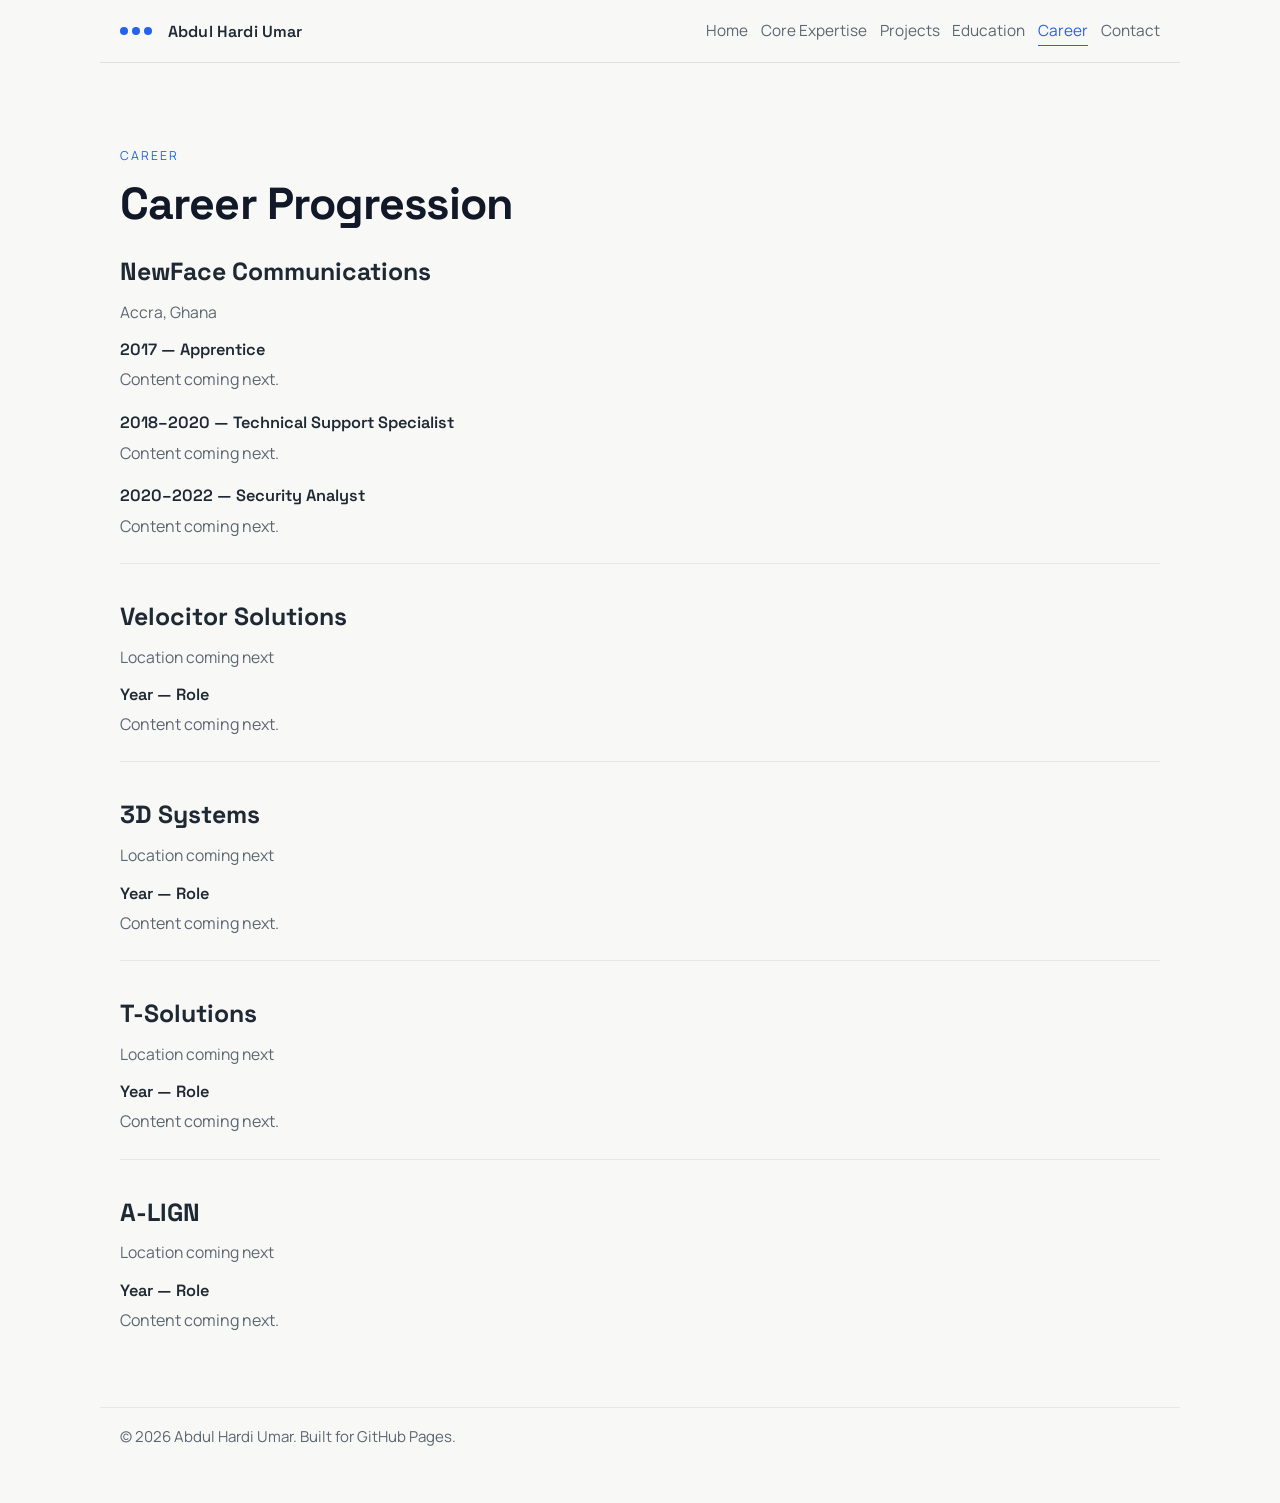
==== career.html @ dd95e627 "update" ====
<!DOCTYPE html>
<html lang="en">
<head>
  <meta charset="UTF-8">
  <meta name="viewport" content="width=device-width, initial-scale=1.0">
  <title>Abdul Hardi Umar | Career Progression</title>
  <meta name="description" content="Career progression of Abdul Hardi Umar across technical support, security operations, identity, network security, and consulting roles.">
  <link rel="preconnect" href="https://fonts.googleapis.com">
  <link rel="preconnect" href="https://fonts.gstatic.com" crossorigin>
  <link href="https://fonts.googleapis.com/css2?family=Space+Grotesk:wght@400;500;700&family=Manrope:wght@400;500;700&display=swap" rel="stylesheet">
  <link rel="icon" type="image/svg+xml" href="favicon.svg">
  <link rel="icon" href="favicon.ico" sizes="any">
  <link rel="icon" type="image/png" sizes="32x32" href="favicon-32x32.png">
  <link rel="icon" type="image/png" sizes="16x16" href="favicon-16x16.png">
  <link rel="stylesheet" href="styles.css">
</head>
<body>
  <a class="skip-link" href="#main">Skip to content</a>
  <header class="site-header">
    <div class="brand-mark" aria-hidden="true"><span></span><span></span><span></span></div>
    <a class="brand" href="index.html">Abdul Hardi Umar</a>
    <button class="menu-toggle" type="button" aria-expanded="false" aria-controls="site-nav" aria-label="Open navigation menu"><span></span><span></span></button>
    <nav id="site-nav" class="site-nav" aria-label="Primary">
      <a href="index.html">Home</a>
      <a href="technical-focus.html">Core Expertise</a>
      <a href="projects.html">Projects</a>
      <a href="education.html">Education</a>
      <a class="is-active" href="career.html">Career</a>
      <a href="contact.html">Contact</a>
    </nav>
  </header>
  <main id="main" class="page-shell">
    <section class="section page-section" data-reveal>
      <div class="page-intro">
        <p class="eyebrow">Career</p>
        <h1 class="page-title">Career Progression</h1>
      </div>
      <div class="career-stack">
        <section class="career-company">
          <div class="career-company-header">
            <h2>NewFace Communications</h2>
            <p class="career-location">Accra, Ghana</p>
          </div>
          <article class="career-role">
            <h3>2017 — Apprentice</h3>
            <p>Content coming next.</p>
          </article>
          <article class="career-role">
            <h3>2018–2020 — Technical Support Specialist</h3>
            <p>Content coming next.</p>
          </article>
          <article class="career-role">
            <h3>2020–2022 — Security Analyst</h3>
            <p>Content coming next.</p>
          </article>
        </section>

        <section class="career-company">
          <div class="career-company-header">
            <h2>Velocitor Solutions</h2>
            <p class="career-location">Location coming next</p>
          </div>
          <article class="career-role">
            <h3>Year — Role</h3>
            <p>Content coming next.</p>
          </article>
        </section>

        <section class="career-company">
          <div class="career-company-header">
            <h2>3D Systems</h2>
            <p class="career-location">Location coming next</p>
          </div>
          <article class="career-role">
            <h3>Year — Role</h3>
            <p>Content coming next.</p>
          </article>
        </section>

        <section class="career-company">
          <div class="career-company-header">
            <h2>T-Solutions</h2>
            <p class="career-location">Location coming next</p>
          </div>
          <article class="career-role">
            <h3>Year — Role</h3>
            <p>Content coming next.</p>
          </article>
        </section>

        <section class="career-company">
          <div class="career-company-header">
            <h2>A-LIGN</h2>
            <p class="career-location">Location coming next</p>
          </div>
          <article class="career-role">
            <h3>Year — Role</h3>
            <p>Content coming next.</p>
          </article>
        </section>
      </div>
    </section>
  </main>
  <footer class="site-footer">
    <p>&copy; <span id="year"></span> Abdul Hardi Umar. Built for GitHub Pages.</p>
  </footer>
  <script src="script.js"></script>
</body>
</html>
---- styles.css ----
:root {
  --bg: #f8f8f7;
  --bg-soft: #f1f1ee;
  --panel: #ffffff;
  --text: #1f2933;
  --muted: #5c6670;
  --line: #ddddda;
  --accent: #2563eb;
  --accent-hover: #1d4ed8;
  --accent-soft: #dbeafe;
  --accent-border: #93c5fd;
  --shadow: 0 8px 20px rgba(15, 23, 42, 0.03);
  --radius-lg: 14px;
  --radius-md: 10px;
  --radius-sm: 8px;
  --max: 1080px;
}

* {
  box-sizing: border-box;
}

html {
  scroll-behavior: smooth;
}

body {
  margin: 0;
  font-family: "Manrope", sans-serif;
  color: var(--text);
  background: var(--bg);
  min-height: 100vh;
}

body::before {
  content: none;
}

a {
  color: inherit;
  text-decoration: none;
  transition: color 0.24s ease, border-color 0.24s ease, background-color 0.24s ease, box-shadow 0.24s ease;
}

img {
  max-width: 100%;
  display: block;
}

.skip-link {
  position: absolute;
  left: 1rem;
  top: -3rem;
  padding: 0.75rem 1rem;
  background: var(--text);
  color: #06111d;
  border-radius: 999px;
  z-index: 10;
}

.skip-link:focus {
  top: 1rem;
}

.site-header {
  position: sticky;
  top: 0;
  z-index: 20;
  display: flex;
  align-items: center;
  justify-content: space-between;
  gap: 1rem;
  max-width: var(--max);
  margin: 0 auto;
  padding: 1rem 1.25rem;
  background: rgba(248, 248, 247, 0.96);
  border-bottom: 1px solid rgba(221, 221, 218, 0.9);
}

.brand-mark {
  display: grid;
  grid-template-columns: repeat(3, 8px);
  gap: 0.25rem;
}

.brand-mark span {
  width: 8px;
  height: 8px;
  border-radius: 999px;
  background: var(--accent);
}

.brand {
  margin-right: auto;
  font-family: "Space Grotesk", sans-serif;
  font-weight: 600;
  letter-spacing: 0.01em;
}

.site-nav {
  display: flex;
  align-items: center;
  gap: 0.8rem;
  padding: 0;
  flex-wrap: wrap;
  justify-content: flex-end;
}

.site-nav a {
  color: var(--muted);
  padding: 0.25rem 0;
  border-radius: 0;
  transition: color 0.24s ease, border-color 0.24s ease;
  border-bottom: 1px solid transparent;
  font-size: 0.96rem;
}

.site-nav a:focus-visible,
.site-nav a.is-active {
  color: var(--accent);
  border-color: var(--accent);
}

.menu-toggle {
  display: none;
  border: 1px solid var(--line);
  border-radius: 999px;
  background: #fff;
  color: var(--text);
  padding: 0.7rem;
}

.menu-toggle span {
  display: block;
  width: 18px;
  height: 2px;
  background: currentColor;
}

.menu-toggle span + span {
  margin-top: 0.3rem;
}

.section {
  max-width: var(--max);
  margin: 0 auto;
  padding: 4.5rem 1.25rem;
}

.page-shell {
  min-height: calc(100vh - 160px);
}

.page-section {
  padding-top: 5.25rem;
}

.about-home {
  padding-top: 0.15rem;
}

.page-intro {
  max-width: 54rem;
  margin-bottom: 2rem;
}

.page-subsection {
  margin-top: -0.35rem;
}

.page-title {
  font-size: clamp(2rem, 3.6vw, 2.8rem);
  letter-spacing: -0.02em;
}

.page-title-compact {
  max-width: 34rem;
}

.surface {
  position: relative;
}

.surface::before {
  content: none;
}

.hero {
  display: grid;
  grid-template-columns: minmax(260px, 340px) minmax(0, 1.15fr);
  gap: 4rem;
  padding-top: 5.5rem;
  align-items: center;
}

.hero-home {
  min-height: calc(100vh - 330px);
}

.hero-media {
  align-self: center;
}

.portrait-frame {
  margin: 0;
  background: #ffffff;
  border: 1px solid rgba(147, 197, 253, 0.35);
  border-radius: 999px;
  padding: 0.7rem;
  box-shadow: 0 12px 28px rgba(15, 23, 42, 0.08);
  width: min(320px, 100%);
  aspect-ratio: 1 / 1;
}

.portrait-frame img {
  width: 100%;
  height: 100%;
  aspect-ratio: 1 / 1;
  object-fit: cover;
  object-position: center 18%;
  border-radius: 999px;
  display: block;
}

.eyebrow {
  margin: 0 0 1rem;
  text-transform: uppercase;
  letter-spacing: 0.16em;
  font-size: 0.77rem;
  color: var(--accent);
}

h1,
h2,
h3 {
  margin: 0;
  font-family: "Space Grotesk", sans-serif;
  line-height: 1.05;
}

h1 {
  font-size: clamp(2.1rem, 3.6vw, 3rem);
  max-width: none;
  letter-spacing: -0.02em;
  color: #111827;
}

h2 {
  font-size: clamp(1.55rem, 2.8vw, 2.1rem);
}

h3 {
  font-size: 1.08rem;
  font-weight: 600;
}

.hero-text,
.prose-card p,
.note-card p,
.service-card p,
.project-card p,
.resume-card p,
.contact-card p,
.timeline li span,
.site-footer,
.stats-grid dd {
  color: var(--muted);
  line-height: 1.8;
}

.hero-role {
  margin: 0.35rem 0 0;
  font-size: 1rem;
  line-height: 1.55;
  color: var(--muted);
  max-width: 44rem;
}

.hero-role-company {
  margin-top: 1rem;
  font-weight: 600;
  color: #374151;
}

.cta-row,
.hero-links,
.contact-actions,
.contact-links {
  display: flex;
  flex-wrap: wrap;
  gap: 0.9rem;
}

.cta-row {
  margin-top: 1.5rem;
}

.hero-links {
  list-style: none;
  padding: 0;
  margin: 1.25rem 0 0;
}

.hero-links a {
  color: var(--accent);
  font-weight: 600;
  border-bottom: 1px solid transparent;
}

.hero-links a:hover,
.hero-links a:focus-visible {
  color: var(--text);
  border-color: currentColor;
}

.button {
  display: inline-flex;
  align-items: center;
  justify-content: center;
  min-height: 2.8rem;
  padding: 0.7rem 1rem;
  border-radius: 999px;
  border: 1px solid var(--line);
  font-weight: 600;
  font-size: 0.95rem;
  transition: transform 0.24s ease, border-color 0.24s ease, background-color 0.24s ease, color 0.24s ease, box-shadow 0.24s ease;
}

.button:focus-visible {
  transform: translateY(-1px);
}

.button-primary {
  background: var(--accent-soft);
  border-color: var(--accent-border);
  color: var(--accent);
}

.button-secondary {
  background: #fff;
  color: var(--text);
}

.button[aria-disabled="true"] {
  opacity: 0.6;
  pointer-events: none;
}

.identity-label {
  margin: 0 0 0.6rem;
  color: var(--accent);
  font-size: 0.8rem;
  text-transform: uppercase;
  letter-spacing: 0.08em;
}

.hero-copy,
.prose-card,
.note-card,
.service-card,
.project-card,
.timeline-card,
.skills-card,
.resume-card,
.contact-card {
  background: transparent;
  border: 0;
  border-radius: 0;
  box-shadow: none;
}

.hero-copy {
  max-width: 38rem;
}

.hero-copy h1 {
  margin-bottom: 0.35rem;
}

.section-heading {
  display: grid;
  gap: 0.65rem;
  margin-bottom: 1.7rem;
  max-width: 48rem;
}

.split-layout,
.experience-layout {
  display: grid;
  grid-template-columns: repeat(2, minmax(0, 1fr));
  gap: 1.4rem;
}

#about .split-layout {
  grid-template-columns: minmax(0, 1fr);
}

.prose-card,
.resume-card,
.contact-card {
  padding: 0;
}

.prose-card {
  max-width: 62rem;
}

.prose-page {
  max-width: 62rem;
}

.about-home-copy {
  max-width: 72rem;
}

.about-home-title {
  position: relative;
  display: inline-block;
  margin-bottom: 1.6rem;
  font-size: clamp(1.5rem, 2.2vw, 1.9rem);
  font-weight: 700;
  color: #111827;
}

.about-home-title::after {
  content: "";
  display: block;
  width: 3.2rem;
  height: 2px;
  margin-top: 0.55rem;
  background: var(--accent);
}

.prose-card p + p {
  margin-top: 1.35rem;
}

#about .section-heading,
#about .prose-card {
  max-width: 62rem;
}

#about .prose-card p {
  font-size: 1rem;
  line-height: 1.9;
}

#about .prose-card a {
  color: var(--accent);
  border-bottom: 1px solid transparent;
}

#about .prose-card a:hover,
#about .prose-card a:focus-visible {
  color: var(--accent-hover);
  border-color: var(--accent-hover);
}

.about-home .prose-card p {
  max-width: none;
  font-size: 1rem;
  line-height: 1.9;
}

.about-home .prose-card p + p {
  margin-top: 1.35rem;
}

.about-home .prose-card a {
  color: var(--accent);
  border-bottom: 1px solid transparent;
}

.about-home .prose-card a strong {
  font-weight: 700;
}

.about-home .prose-card a:hover,
.about-home .prose-card a:focus-visible {
  color: var(--accent-hover);
  border-color: var(--accent-hover);
}

.note-stack,
.card-grid,
.project-grid {
  display: grid;
  gap: 1.2rem;
}

.note-card,
.service-card,
.project-card,
.timeline-card,
.skills-card {
  padding: 0;
}

.card-grid {
  grid-template-columns: repeat(3, minmax(0, 1fr));
  column-gap: 2.25rem;
  row-gap: 2.25rem;
}

.project-grid {
  grid-template-columns: repeat(2, minmax(0, 1fr));
  column-gap: 2.25rem;
  row-gap: 2.25rem;
}

.project-tag {
  margin: 0 0 0.75rem;
  color: var(--accent);
  font-size: 0.76rem;
  letter-spacing: 0.06em;
  text-transform: uppercase;
}

.project-link {
  color: var(--accent);
  font-size: 0.92rem;
  white-space: nowrap;
  border-bottom: 1px solid transparent;
  margin-left: 0.35rem;
}

.project-link:focus-visible {
  border-color: var(--accent);
}

.chip-list {
  list-style: none;
  display: flex;
  flex-wrap: wrap;
  gap: 0.65rem;
  padding: 0;
  margin: 1.2rem 0 0;
}

.focus-list {
  list-style: none;
  display: grid;
  grid-template-columns: repeat(2, minmax(0, 1fr));
  gap: 0.9rem 1.25rem;
  padding: 0;
  margin: 1rem 0 0;
}

.focus-list li {
  position: relative;
  padding-left: 1rem;
  color: var(--muted);
  line-height: 1.7;
}

.focus-list li::before {
  content: "";
  position: absolute;
  left: 0;
  top: 0.75rem;
  width: 0.38rem;
  height: 0.38rem;
  border-radius: 999px;
  background: var(--accent);
}

.career-stack {
  display: grid;
  gap: 2.5rem;
}

.career-company {
  padding-bottom: 1.4rem;
  border-bottom: 1px solid #e5e7eb;
}

.career-company:last-child {
  border-bottom: 0;
  padding-bottom: 0;
}

.career-company-header {
  margin-bottom: 1.15rem;
}

.career-company-header h2 {
  font-size: clamp(1.28rem, 2vw, 1.55rem);
  margin-bottom: 0.35rem;
}

.career-location {
  color: var(--muted);
  font-size: 0.98rem;
}

.career-role {
  margin-top: 1.25rem;
}

.career-role:first-of-type {
  margin-top: 0;
}

.career-role h3 {
  font-size: 1.02rem;
  margin-bottom: 0.45rem;
}

.career-role p {
  color: var(--muted);
  line-height: 1.8;
  margin: 0;
}

.chip-list li {
  padding: 0.45rem 0.72rem;
  border-radius: 999px;
  background: var(--accent-soft);
  border: 1px solid var(--accent-border);
  color: #1f2937;
  font-size: 0.88rem;
  transition: border-color 0.24s ease, background-color 0.24s ease, color 0.24s ease, box-shadow 0.24s ease;
}

.timeline {
  list-style: none;
  padding: 0;
  margin: 1.2rem 0 0;
  display: grid;
  gap: 1rem;
}

.timeline li {
  padding-left: 1rem;
  border-left: 2px solid #dbe7ff;
}

.experience-stack {
  grid-template-columns: 1fr;
  gap: 1.6rem;
}

.education-stack {
  grid-template-columns: 1fr;
  gap: 1.8rem;
}

.experience-stack .timeline-card {
  padding-bottom: 1.2rem;
  border-bottom: 1px solid #e5e7eb;
}

.experience-stack .timeline-card:last-child {
  padding-bottom: 0;
  border-bottom: 0;
}

.education-card {
  padding-bottom: 1.1rem;
  border-bottom: 1px solid #e5e7eb;
}

.education-card:last-child {
  padding-bottom: 0;
  border-bottom: 0;
}

.education-degree {
  margin: 0.35rem 0 0.8rem;
  color: #1f2937;
  font-weight: 600;
  font-size: 0.98rem;
}

.education-list {
  margin-top: 0.85rem;
}

.education-list li {
  background: #eff6ff;
  border-color: var(--accent-border);
}

.education-card h3 {
  font-size: 1.16rem;
  font-weight: 700;
}

.education-meta {
  font-size: 0.9em;
  font-weight: 500;
  color: var(--muted);
}

.tools-card {
  padding: 0;
}

.contact-links a {
  color: var(--accent);
  border-bottom: 1px solid transparent;
  padding-bottom: 0.15rem;
}

.contact-links a:focus-visible {
  border-color: var(--accent);
}

.portrait-frame,
.note-card,
.service-card,
.project-card,
.timeline-card,
.education-card,
.tools-card,
.resume-card,
.contact-card {
  transition: border-color 0.24s ease, background-color 0.24s ease, box-shadow 0.24s ease;
}

.timeline li strong,
.service-card h3,
.project-card h3,
.note-card h3,
.timeline-card h3,
.skills-card h3,
.resume-card h3 {
  display: block;
  margin-bottom: 0.35rem;
}

.contact-section {
  padding-bottom: 6rem;
}

.short-intro {
  padding-top: 1rem;
}

.site-footer {
  max-width: var(--max);
  margin: 0 auto;
  padding: 0 1.25rem 2.4rem;
  border-top: 1px solid #e5e7eb;
  font-size: 0.94rem;
}

[data-reveal] {
  opacity: 0;
  transform: translateY(18px);
  transition: opacity 500ms ease, transform 500ms ease;
}

[data-reveal].is-visible {
  opacity: 1;
  transform: translateY(0);
}

@media (hover: hover) and (pointer: fine) {
  .site-nav a:hover {
    color: var(--accent-hover);
    border-color: var(--accent-hover);
  }

  .button:hover {
    transform: translateY(-1px);
    border-color: var(--accent-border);
    box-shadow: 0 8px 18px rgba(74, 144, 226, 0.08);
  }

  .button-primary:hover {
    color: var(--accent-hover);
    background: #eff6ff;
    border-color: var(--accent-border);
  }

  .button-secondary:hover {
    color: var(--accent-hover);
    background: #f8fbff;
    border-color: var(--accent-border);
  }

  .hero-links a:hover,
  .project-link:hover,
  .contact-links a:hover {
    color: var(--accent-hover);
    border-color: var(--accent-hover);
  }

  .chip-list li:hover {
    color: var(--accent-hover);
    background: #eff6ff;
    border-color: var(--accent-border);
  }

  .portrait-frame:hover,
  .note-card:hover,
  .service-card:hover,
  .project-card:hover,
  .timeline-card:hover,
  .education-card:hover,
  .tools-card:hover,
  .resume-card:hover,
  .contact-card:hover {
    box-shadow: 0 10px 22px rgba(74, 144, 226, 0.05);
  }
}

@media (max-width: 980px) {
  .hero,
  .split-layout,
  .experience-layout,
  .card-grid,
  .project-grid {
    grid-template-columns: 1fr;
  }

  .focus-list {
    grid-template-columns: 1fr;
  }

  h1 {
    max-width: none;
  }
}

@media (max-width: 760px) {
  .site-header {
    flex-wrap: wrap;
  }

  .menu-toggle {
    display: inline-flex;
    flex-direction: column;
    align-items: center;
    justify-content: center;
  }

  .site-nav {
    display: none;
    width: 100%;
    flex-direction: column;
    align-items: stretch;
    border-radius: 12px;
    padding: 0.65rem;
    border: 1px solid var(--line);
    background: #fff;
  }

  .site-nav.is-open {
    display: flex;
  }

  .site-nav a {
    text-align: center;
  }

  .hero {
    gap: 2rem;
    padding-top: 4rem;
  }

  .page-section {
    padding-top: 4rem;
  }

  .about-home {
    padding-top: 0.9rem;
  }

  .hero-media {
    justify-self: center;
    width: 100%;
    max-width: 320px;
  }
}
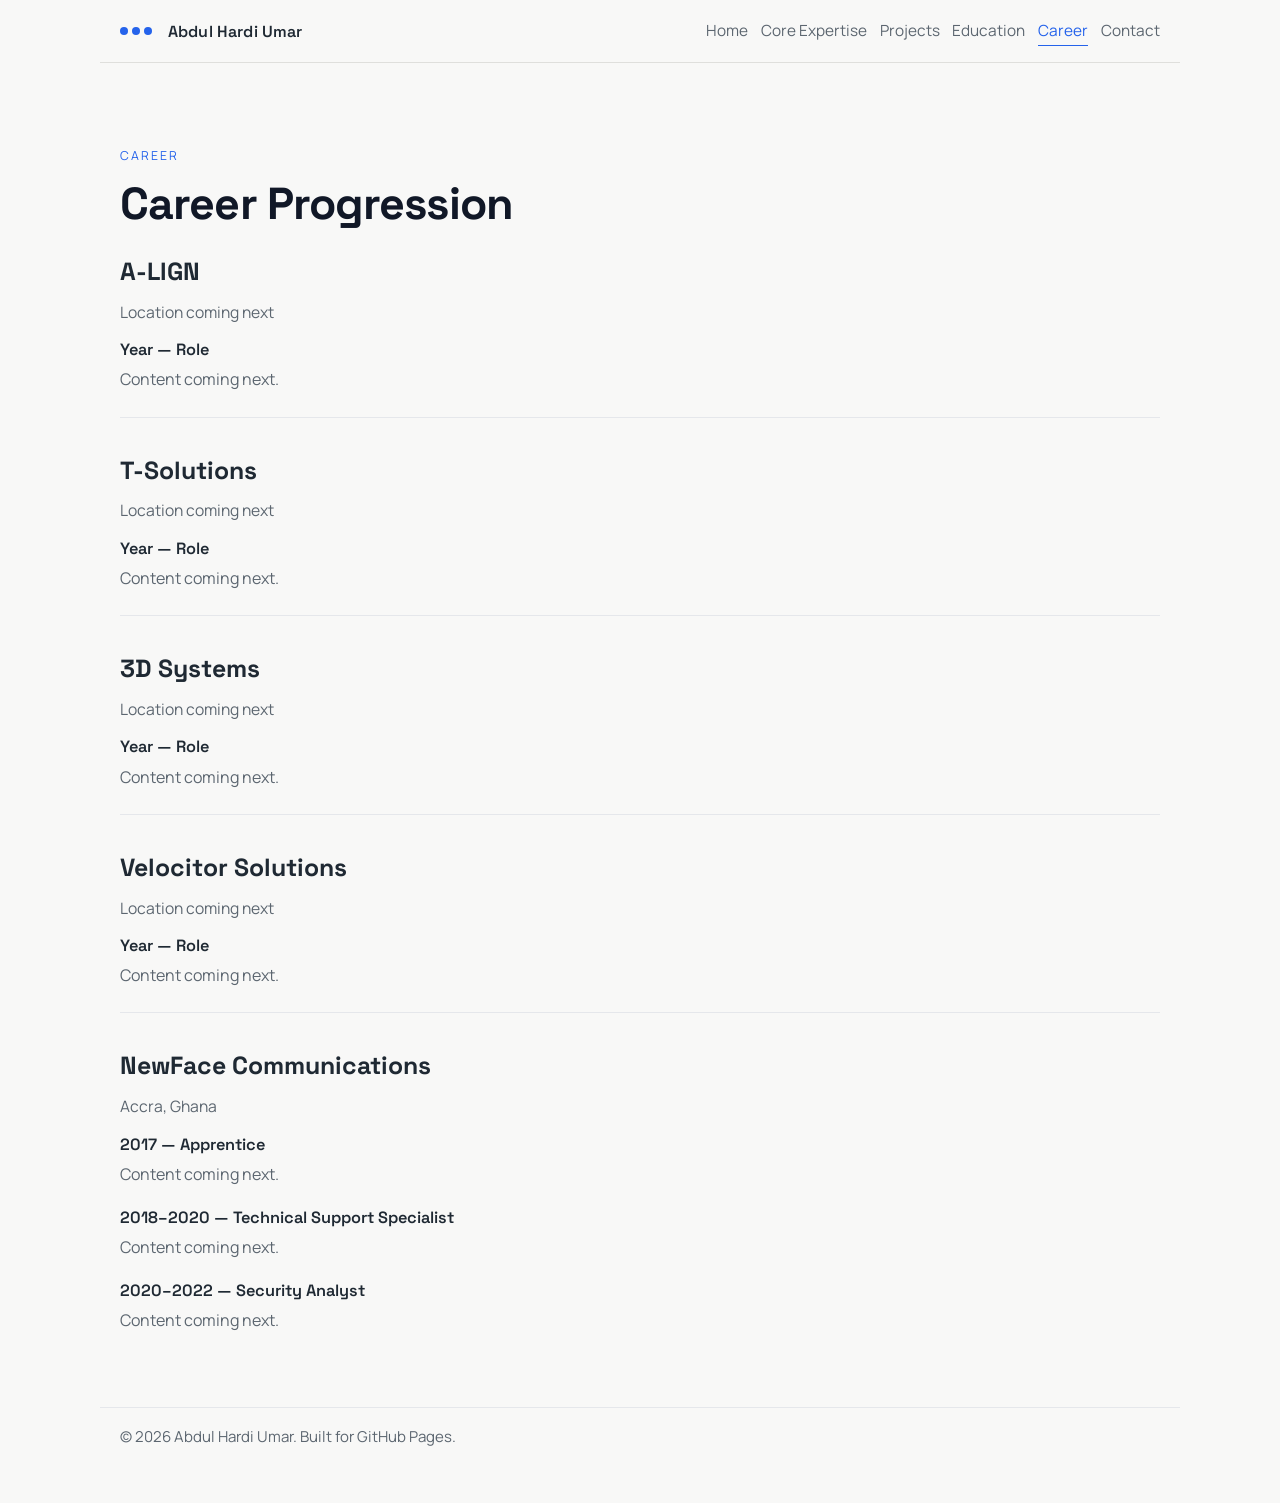
==== commit 810e131c: "Update career.html" ====
--- a/career.html
+++ b/career.html
@@ -38,26 +38,18 @@
       <div class="career-stack">
         <section class="career-company">
           <div class="career-company-header">
-            <h2>NewFace Communications</h2>
-            <p class="career-location">Accra, Ghana</p>
+            <h2>A-LIGN</h2>
+            <p class="career-location">Location coming next</p>
           </div>
           <article class="career-role">
-            <h3>2017 — Apprentice</h3>
-            <p>Content coming next.</p>
-          </article>
-          <article class="career-role">
-            <h3>2018–2020 — Technical Support Specialist</h3>
-            <p>Content coming next.</p>
-          </article>
-          <article class="career-role">
-            <h3>2020–2022 — Security Analyst</h3>
+            <h3>Year — Role</h3>
             <p>Content coming next.</p>
           </article>
         </section>
 
         <section class="career-company">
           <div class="career-company-header">
-            <h2>Velocitor Solutions</h2>
+            <h2>T-Solutions</h2>
             <p class="career-location">Location coming next</p>
           </div>
           <article class="career-role">
@@ -79,7 +71,7 @@
 
         <section class="career-company">
           <div class="career-company-header">
-            <h2>T-Solutions</h2>
+            <h2>Velocitor Solutions</h2>
             <p class="career-location">Location coming next</p>
           </div>
           <article class="career-role">
@@ -90,11 +82,19 @@
 
         <section class="career-company">
           <div class="career-company-header">
-            <h2>A-LIGN</h2>
-            <p class="career-location">Location coming next</p>
+            <h2>NewFace Communications</h2>
+            <p class="career-location">Accra, Ghana</p>
           </div>
           <article class="career-role">
-            <h3>Year — Role</h3>
+            <h3>2017 — Apprentice</h3>
+            <p>Content coming next.</p>
+          </article>
+          <article class="career-role">
+            <h3>2018–2020 — Technical Support Specialist</h3>
+            <p>Content coming next.</p>
+          </article>
+          <article class="career-role">
+            <h3>2020–2022 — Security Analyst</h3>
             <p>Content coming next.</p>
           </article>
         </section>
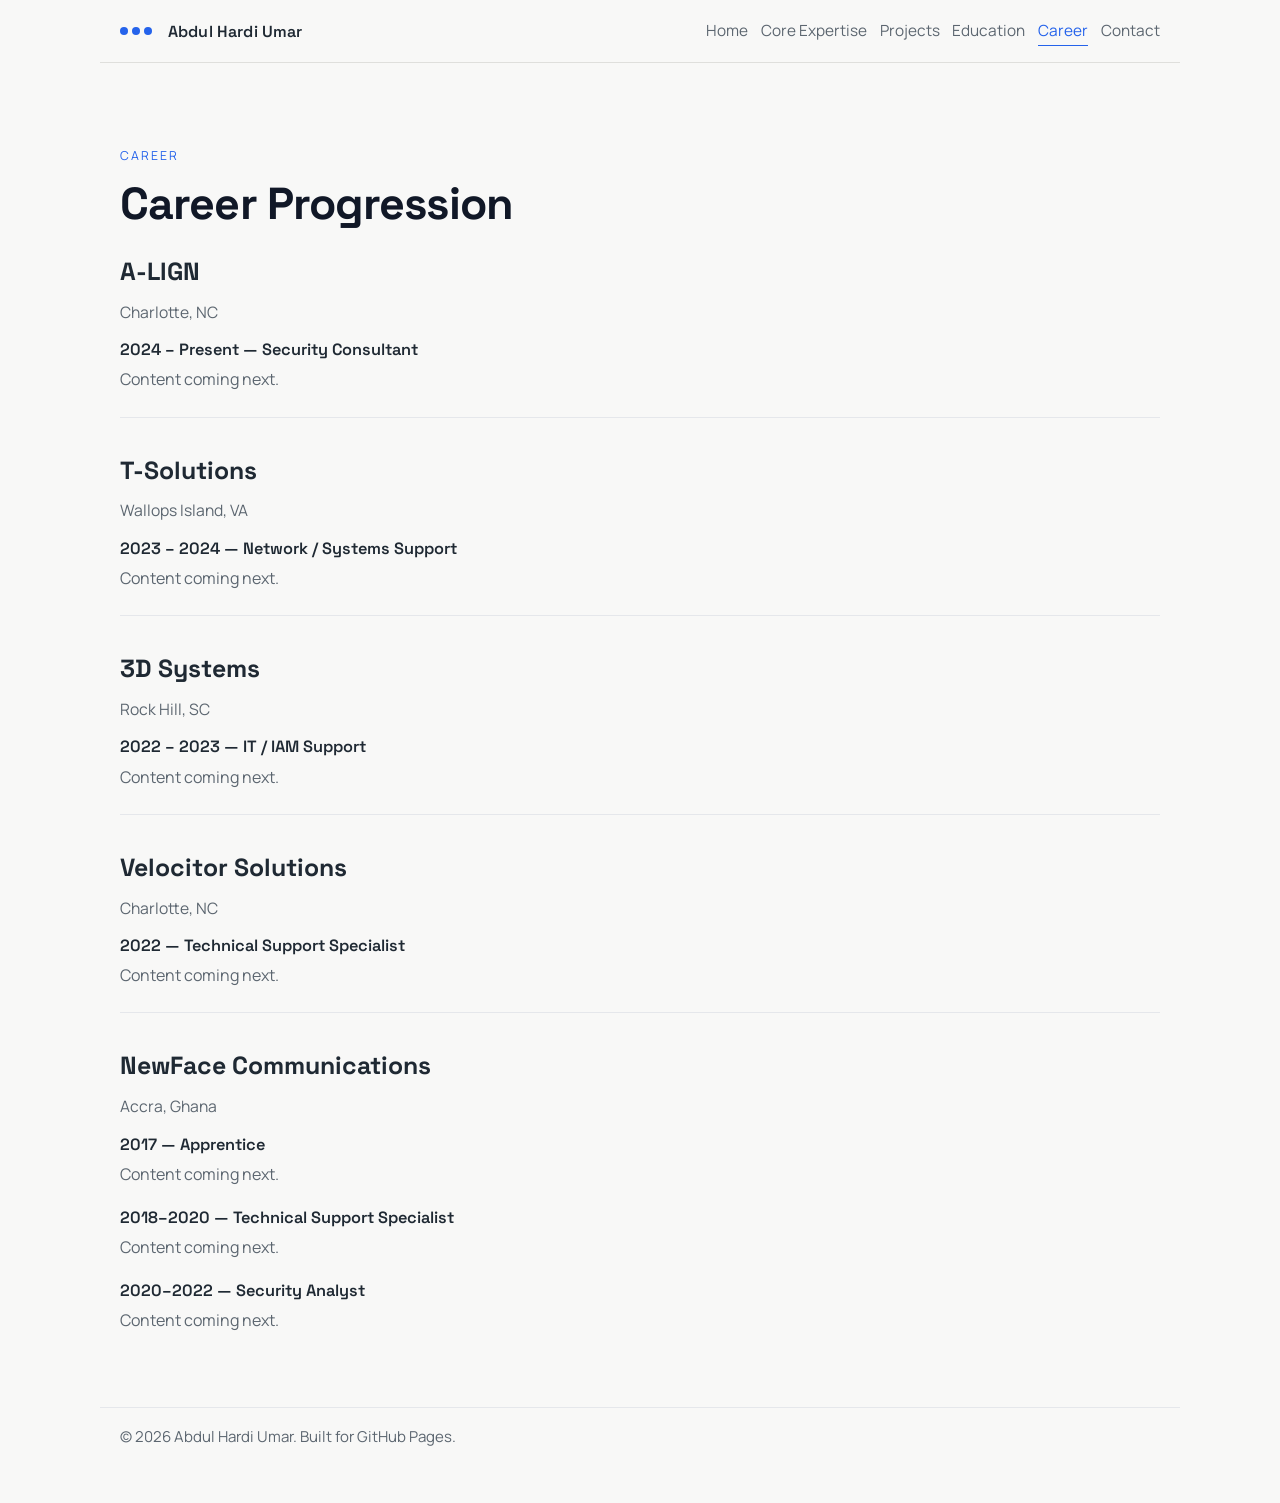
==== commit 72084a0d: "Update career.html" ====
--- a/career.html
+++ b/career.html
@@ -39,10 +39,10 @@
         <section class="career-company">
           <div class="career-company-header">
             <h2>A-LIGN</h2>
-            <p class="career-location">Location coming next</p>
+            <p class="career-location">Charlotte, NC</p>
           </div>
           <article class="career-role">
-            <h3>Year — Role</h3>
+            <h3>2024 – Present — Security Consultant</h3>
             <p>Content coming next.</p>
           </article>
         </section>
@@ -50,10 +50,10 @@
         <section class="career-company">
           <div class="career-company-header">
             <h2>T-Solutions</h2>
-            <p class="career-location">Location coming next</p>
+            <p class="career-location">Wallops Island, VA</p>
           </div>
           <article class="career-role">
-            <h3>Year — Role</h3>
+            <h3>2023 – 2024 — Network / Systems Support</h3>
             <p>Content coming next.</p>
           </article>
         </section>
@@ -61,10 +61,10 @@
         <section class="career-company">
           <div class="career-company-header">
             <h2>3D Systems</h2>
-            <p class="career-location">Location coming next</p>
+            <p class="career-location">Rock Hill, SC</p>
           </div>
           <article class="career-role">
-            <h3>Year — Role</h3>
+            <h3>2022 – 2023 — IT / IAM Support</h3>
             <p>Content coming next.</p>
           </article>
         </section>
@@ -72,10 +72,10 @@
         <section class="career-company">
           <div class="career-company-header">
             <h2>Velocitor Solutions</h2>
-            <p class="career-location">Location coming next</p>
+            <p class="career-location">Charlotte, NC</p>
           </div>
           <article class="career-role">
-            <h3>Year — Role</h3>
+            <h3>2022 — Technical Support Specialist</h3>
             <p>Content coming next.</p>
           </article>
         </section>
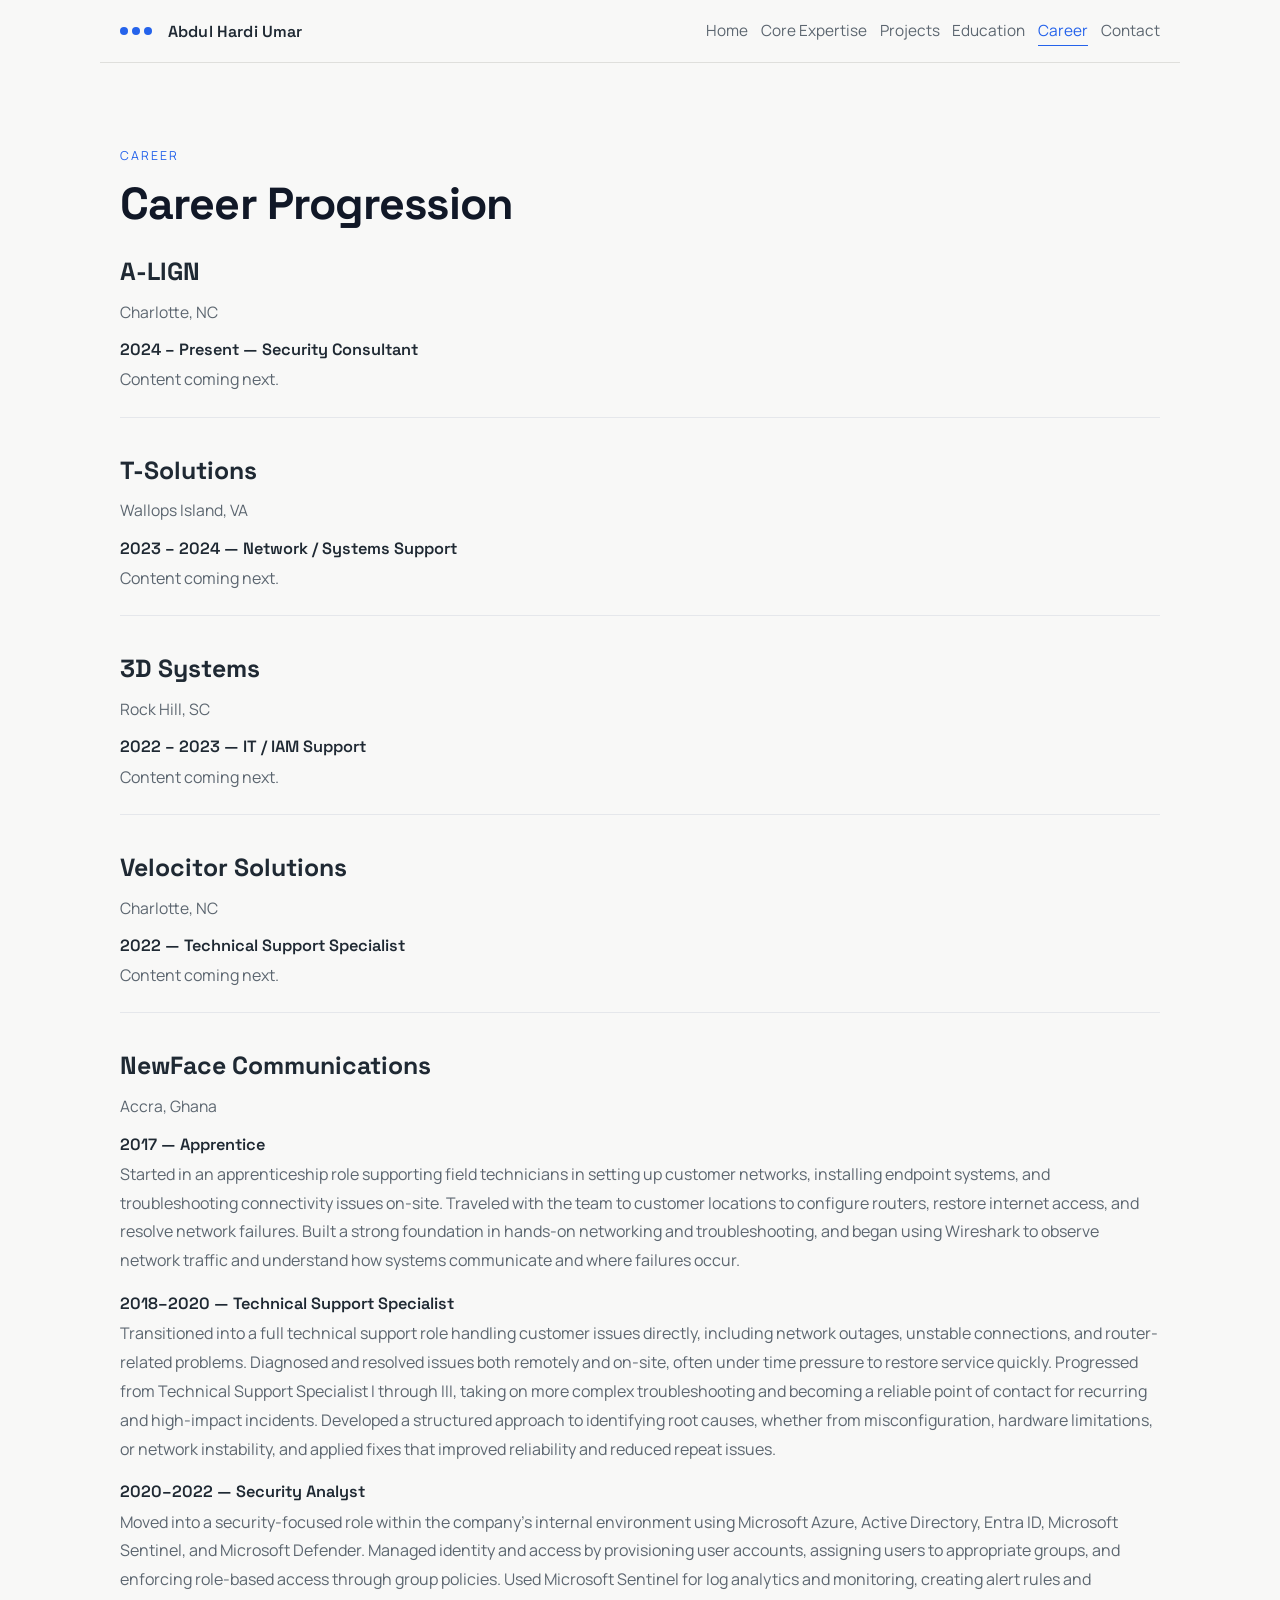
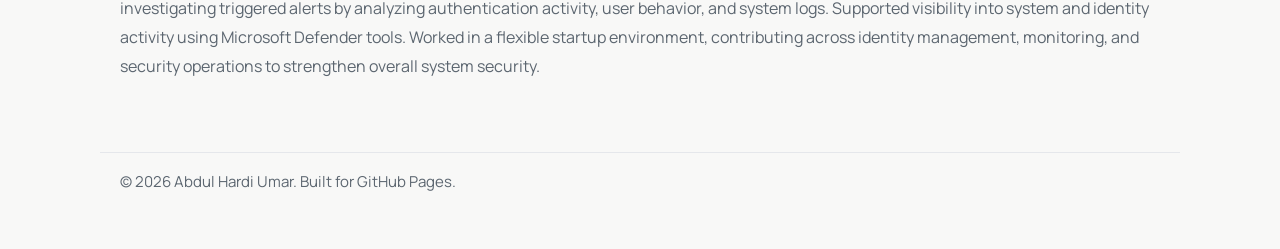
==== commit 1e96640f: "Update career.html" ====
--- a/career.html
+++ b/career.html
@@ -87,15 +87,15 @@
           </div>
           <article class="career-role">
             <h3>2017 — Apprentice</h3>
-            <p>Content coming next.</p>
+            <p>Started in an apprenticeship role supporting field technicians in setting up customer networks, installing endpoint systems, and troubleshooting connectivity issues on-site. Traveled with the team to customer locations to configure routers, restore internet access, and resolve network failures. Built a strong foundation in hands-on networking and troubleshooting, and began using Wireshark to observe network traffic and understand how systems communicate and where failures occur.</p>
           </article>
           <article class="career-role">
             <h3>2018–2020 — Technical Support Specialist</h3>
-            <p>Content coming next.</p>
+            <p>Transitioned into a full technical support role handling customer issues directly, including network outages, unstable connections, and router-related problems. Diagnosed and resolved issues both remotely and on-site, often under time pressure to restore service quickly. Progressed from Technical Support Specialist I through III, taking on more complex troubleshooting and becoming a reliable point of contact for recurring and high-impact incidents. Developed a structured approach to identifying root causes, whether from misconfiguration, hardware limitations, or network instability, and applied fixes that improved reliability and reduced repeat issues.</p>
           </article>
           <article class="career-role">
             <h3>2020–2022 — Security Analyst</h3>
-            <p>Content coming next.</p>
+            <p>Moved into a security-focused role within the company&rsquo;s internal environment using Microsoft Azure, Active Directory, Entra ID, Microsoft Sentinel, and Microsoft Defender. Managed identity and access by provisioning user accounts, assigning users to appropriate groups, and enforcing role-based access through group policies. Used Microsoft Sentinel for log analytics and monitoring, creating alert rules and investigating triggered alerts by analyzing authentication activity, user behavior, and system logs. Supported visibility into system and identity activity using Microsoft Defender tools. Worked in a flexible startup environment, contributing across identity management, monitoring, and security operations to strengthen overall system security.</p>
           </article>
         </section>
       </div>
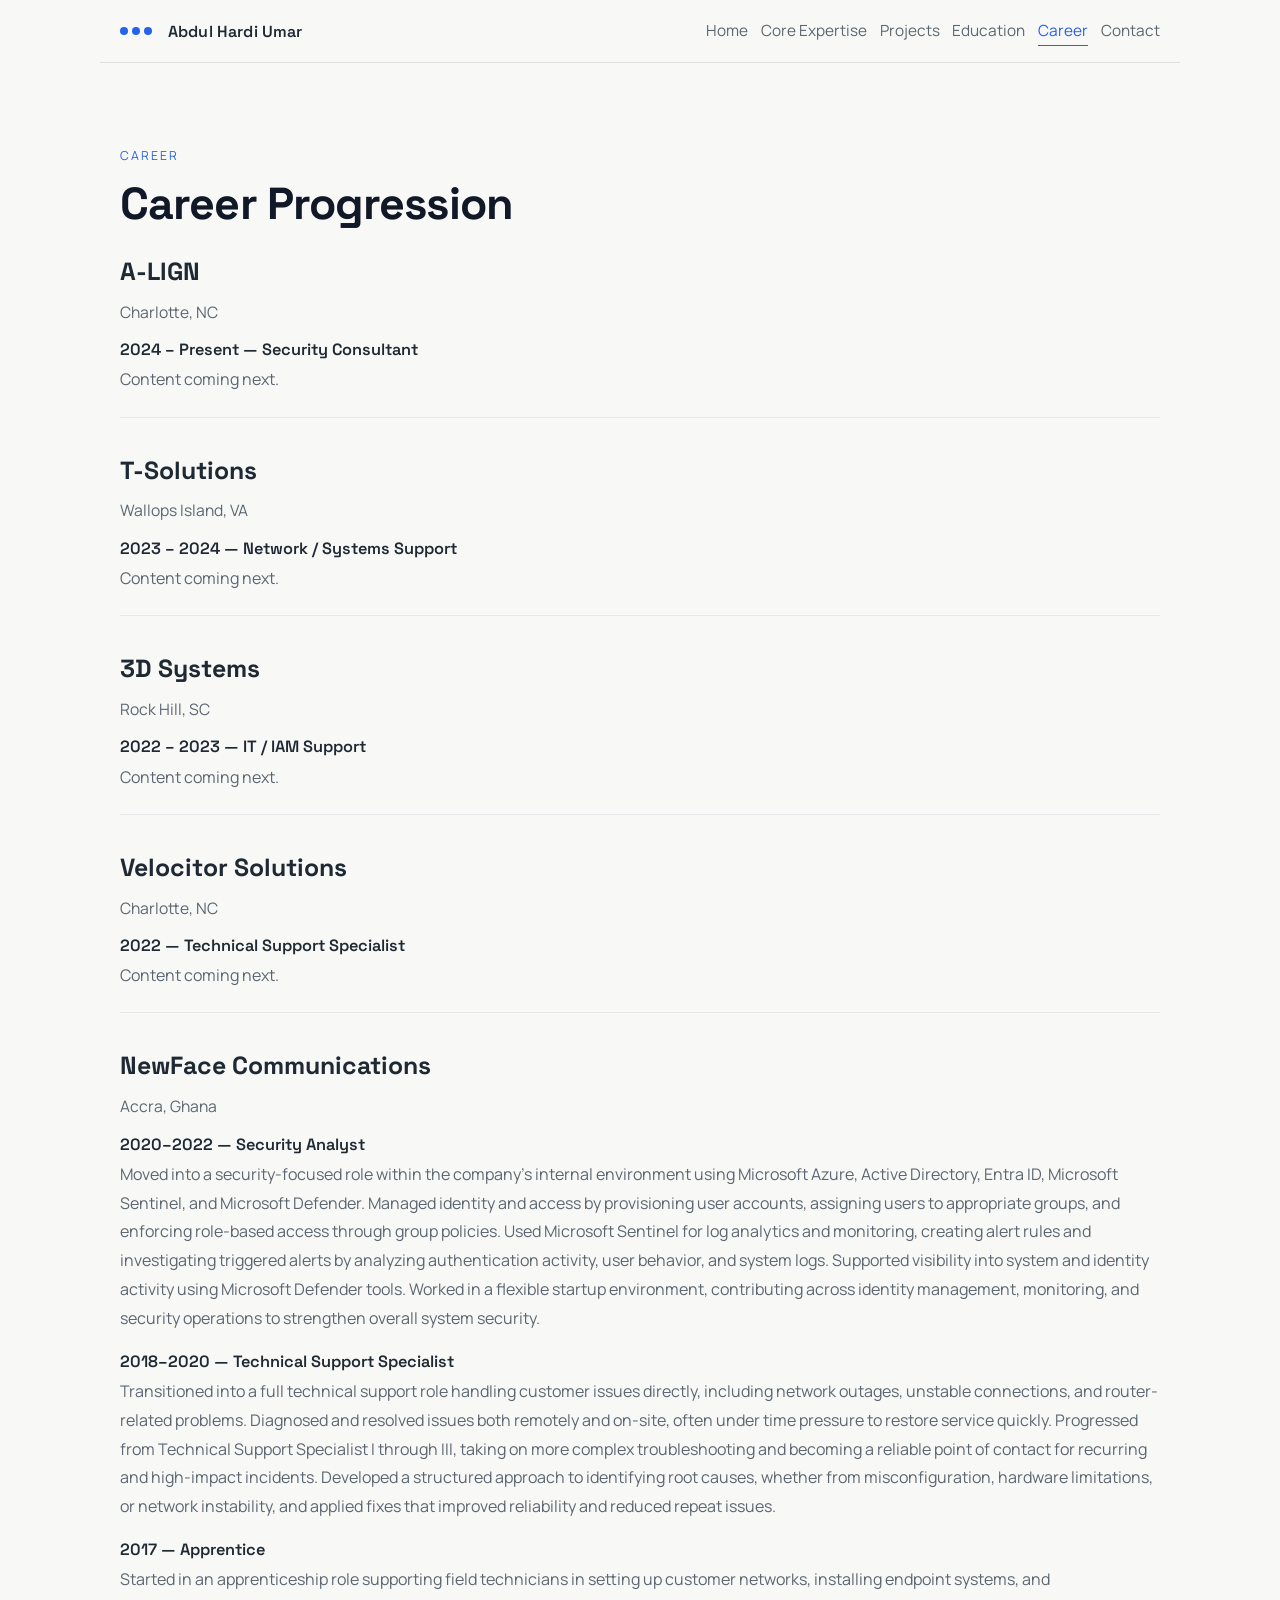
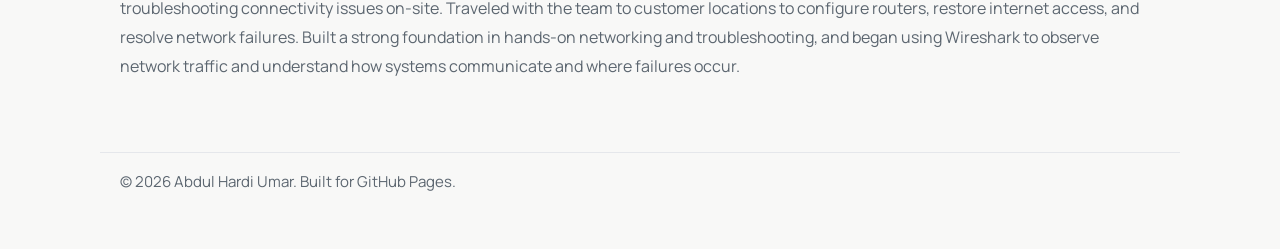
==== commit 1d4b5d7a: "Update career.html" ====
--- a/career.html
+++ b/career.html
@@ -86,16 +86,16 @@
             <p class="career-location">Accra, Ghana</p>
           </div>
           <article class="career-role">
-            <h3>2017 — Apprentice</h3>
-            <p>Started in an apprenticeship role supporting field technicians in setting up customer networks, installing endpoint systems, and troubleshooting connectivity issues on-site. Traveled with the team to customer locations to configure routers, restore internet access, and resolve network failures. Built a strong foundation in hands-on networking and troubleshooting, and began using Wireshark to observe network traffic and understand how systems communicate and where failures occur.</p>
+            <h3>2020–2022 — Security Analyst</h3>
+            <p>Moved into a security-focused role within the company&rsquo;s internal environment using Microsoft Azure, Active Directory, Entra ID, Microsoft Sentinel, and Microsoft Defender. Managed identity and access by provisioning user accounts, assigning users to appropriate groups, and enforcing role-based access through group policies. Used Microsoft Sentinel for log analytics and monitoring, creating alert rules and investigating triggered alerts by analyzing authentication activity, user behavior, and system logs. Supported visibility into system and identity activity using Microsoft Defender tools. Worked in a flexible startup environment, contributing across identity management, monitoring, and security operations to strengthen overall system security.</p>
           </article>
           <article class="career-role">
             <h3>2018–2020 — Technical Support Specialist</h3>
             <p>Transitioned into a full technical support role handling customer issues directly, including network outages, unstable connections, and router-related problems. Diagnosed and resolved issues both remotely and on-site, often under time pressure to restore service quickly. Progressed from Technical Support Specialist I through III, taking on more complex troubleshooting and becoming a reliable point of contact for recurring and high-impact incidents. Developed a structured approach to identifying root causes, whether from misconfiguration, hardware limitations, or network instability, and applied fixes that improved reliability and reduced repeat issues.</p>
           </article>
           <article class="career-role">
-            <h3>2020–2022 — Security Analyst</h3>
-            <p>Moved into a security-focused role within the company&rsquo;s internal environment using Microsoft Azure, Active Directory, Entra ID, Microsoft Sentinel, and Microsoft Defender. Managed identity and access by provisioning user accounts, assigning users to appropriate groups, and enforcing role-based access through group policies. Used Microsoft Sentinel for log analytics and monitoring, creating alert rules and investigating triggered alerts by analyzing authentication activity, user behavior, and system logs. Supported visibility into system and identity activity using Microsoft Defender tools. Worked in a flexible startup environment, contributing across identity management, monitoring, and security operations to strengthen overall system security.</p>
+            <h3>2017 — Apprentice</h3>
+            <p>Started in an apprenticeship role supporting field technicians in setting up customer networks, installing endpoint systems, and troubleshooting connectivity issues on-site. Traveled with the team to customer locations to configure routers, restore internet access, and resolve network failures. Built a strong foundation in hands-on networking and troubleshooting, and began using Wireshark to observe network traffic and understand how systems communicate and where failures occur.</p>
           </article>
         </section>
       </div>
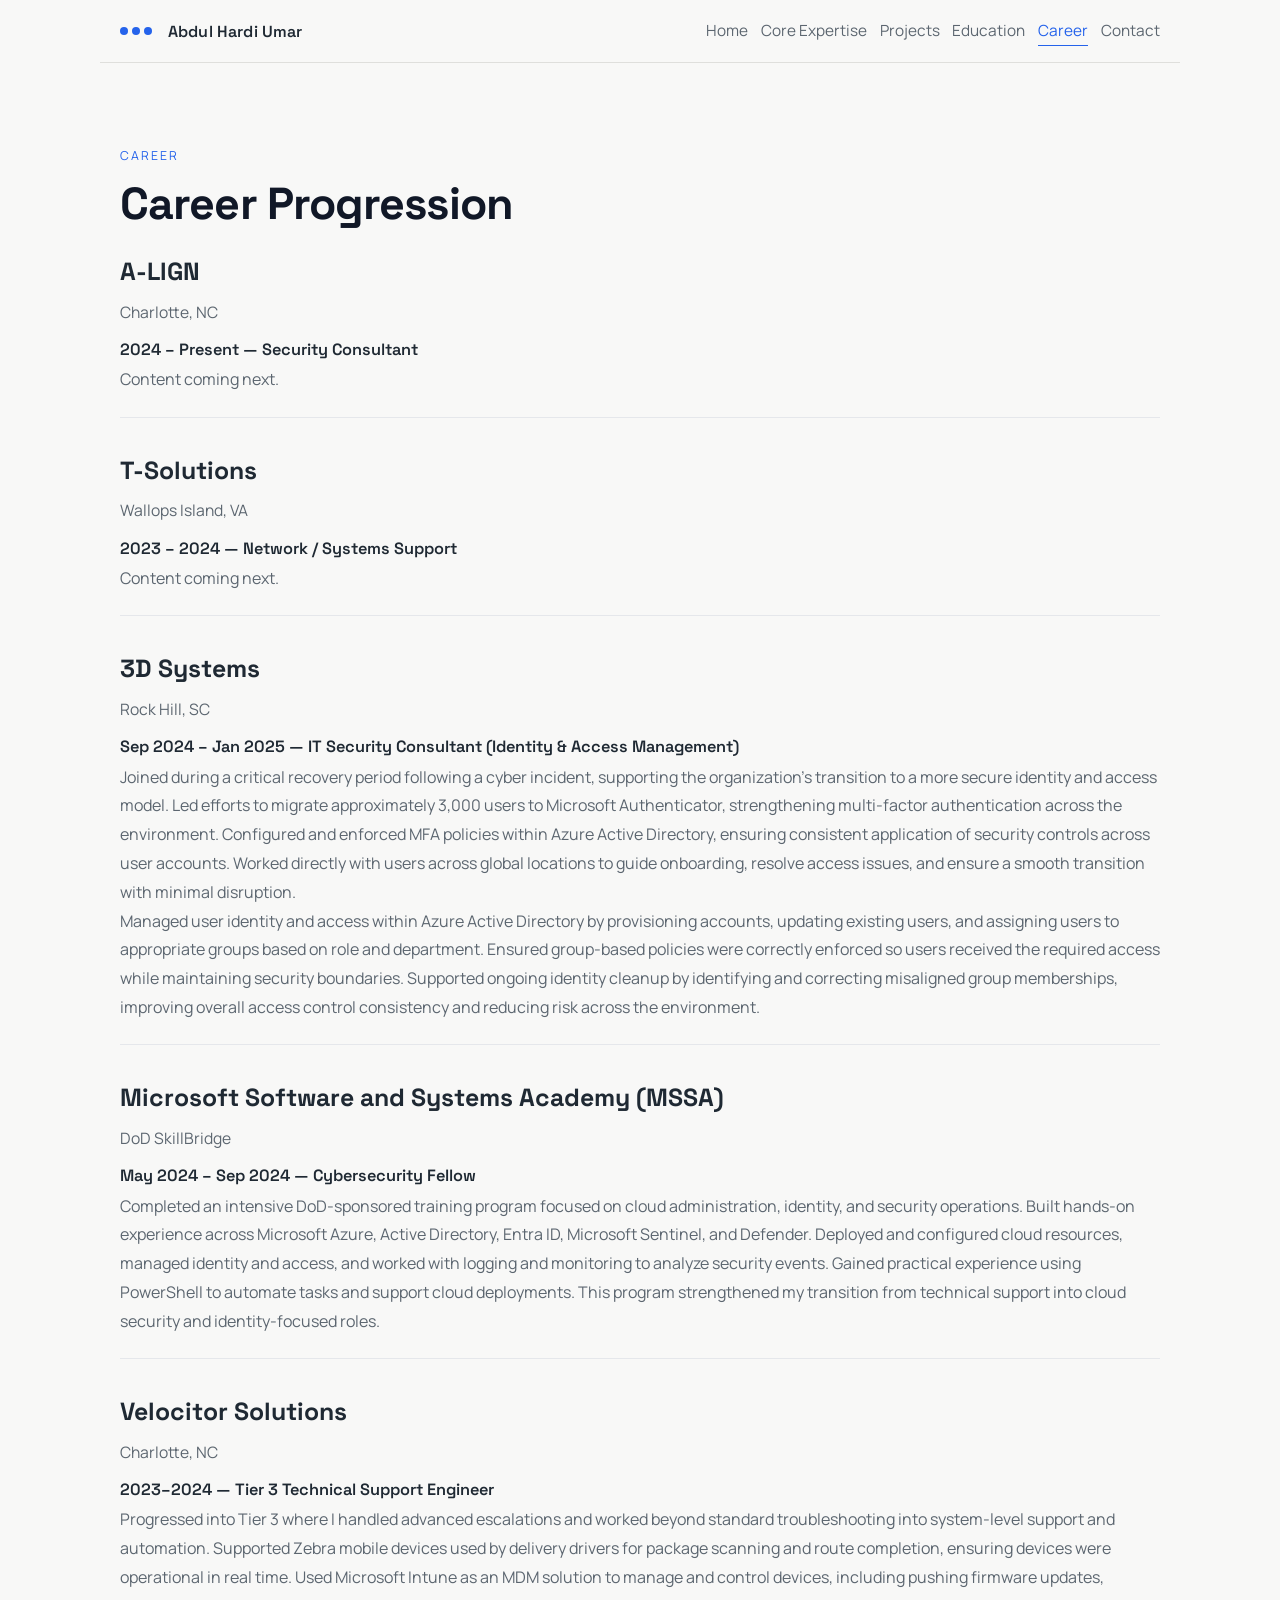
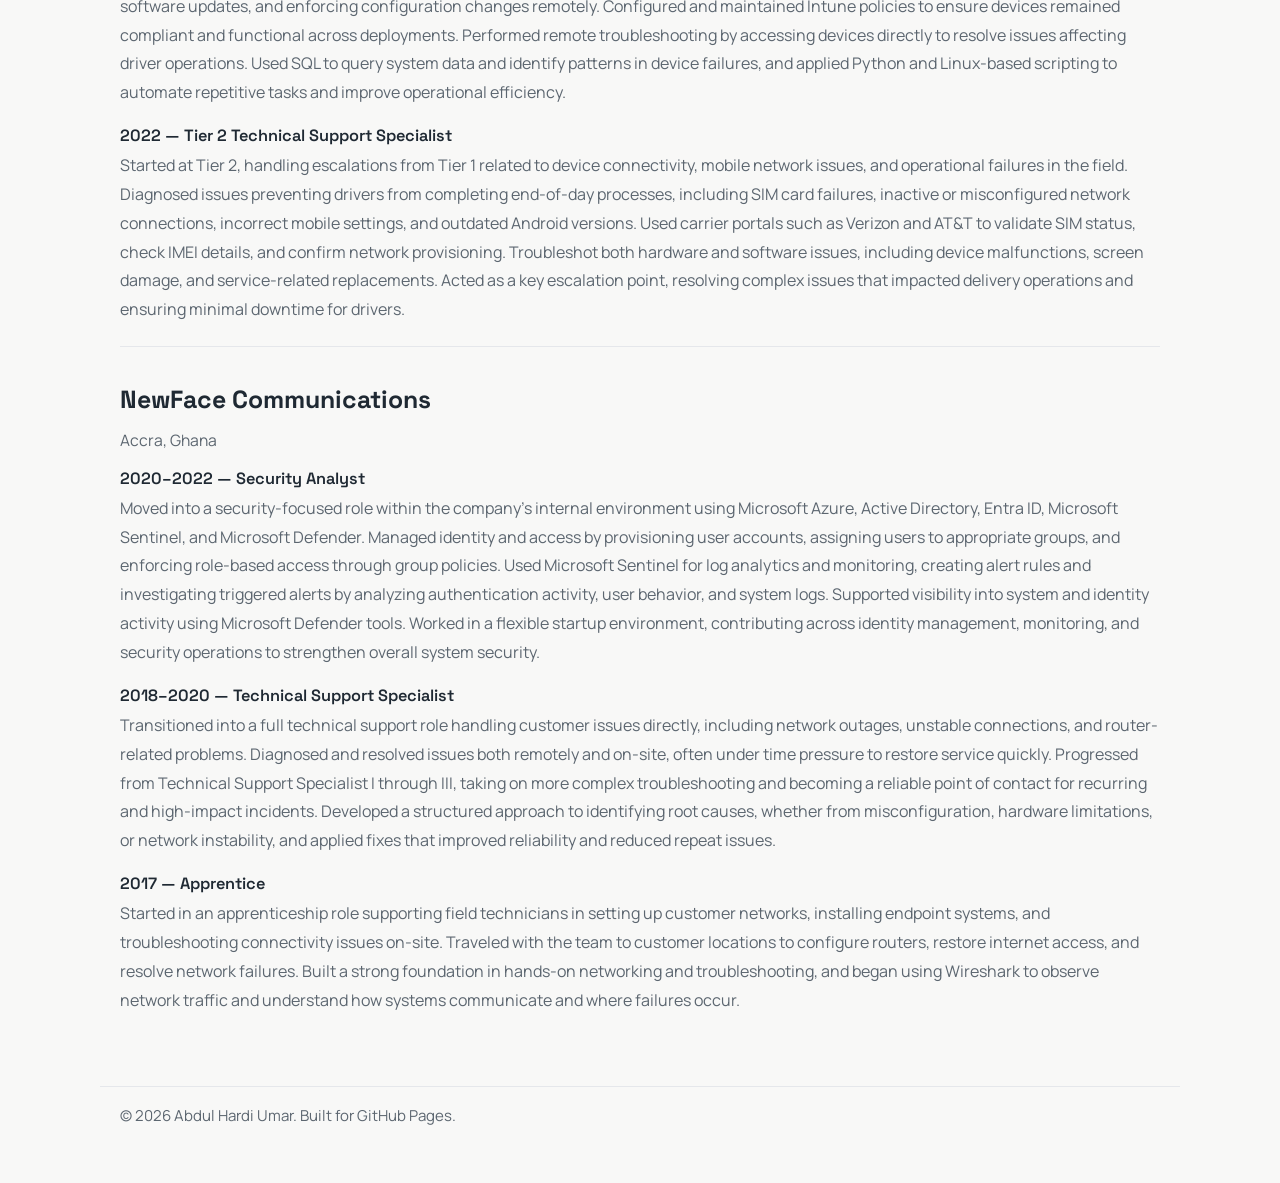
==== commit 208e89de: "Update career.html" ====
--- a/career.html
+++ b/career.html
@@ -38,7 +38,7 @@
       <div class="career-stack">
         <section class="career-company">
           <div class="career-company-header">
-            <h2>A-LIGN</h2>
+            <h2><a href="https://www.a-lign.com" target="_blank" rel="noopener noreferrer">A-LIGN</a></h2>
             <p class="career-location">Charlotte, NC</p>
           </div>
           <article class="career-role">
@@ -49,7 +49,7 @@
 
         <section class="career-company">
           <div class="career-company-header">
-            <h2>T-Solutions</h2>
+            <h2><a href="https://www.tsoln.com" target="_blank" rel="noopener noreferrer">T-Solutions</a></h2>
             <p class="career-location">Wallops Island, VA</p>
           </div>
           <article class="career-role">
@@ -60,23 +60,39 @@
 
         <section class="career-company">
           <div class="career-company-header">
-            <h2>3D Systems</h2>
+            <h2><a href="https://www.3dsystems.com" target="_blank" rel="noopener noreferrer">3D Systems</a></h2>
             <p class="career-location">Rock Hill, SC</p>
           </div>
           <article class="career-role">
-            <h3>2022 – 2023 — IT / IAM Support</h3>
-            <p>Content coming next.</p>
+            <h3>Sep 2024 – Jan 2025 — IT Security Consultant (Identity &amp; Access Management)</h3>
+            <p>Joined during a critical recovery period following a cyber incident, supporting the organization&rsquo;s transition to a more secure identity and access model. Led efforts to migrate approximately 3,000 users to Microsoft Authenticator, strengthening multi-factor authentication across the environment. Configured and enforced MFA policies within Azure Active Directory, ensuring consistent application of security controls across user accounts. Worked directly with users across global locations to guide onboarding, resolve access issues, and ensure a smooth transition with minimal disruption.</p>
+            <p>Managed user identity and access within Azure Active Directory by provisioning accounts, updating existing users, and assigning users to appropriate groups based on role and department. Ensured group-based policies were correctly enforced so users received the required access while maintaining security boundaries. Supported ongoing identity cleanup by identifying and correcting misaligned group memberships, improving overall access control consistency and reducing risk across the environment.</p>
           </article>
         </section>
 
         <section class="career-company">
           <div class="career-company-header">
-            <h2>Velocitor Solutions</h2>
+            <h2>Microsoft Software and Systems Academy (MSSA)</h2>
+            <p class="career-location">DoD SkillBridge</p>
+          </div>
+          <article class="career-role">
+            <h3>May 2024 – Sep 2024 — Cybersecurity Fellow</h3>
+            <p>Completed an intensive DoD-sponsored training program focused on cloud administration, identity, and security operations. Built hands-on experience across Microsoft Azure, Active Directory, Entra ID, Microsoft Sentinel, and Defender. Deployed and configured cloud resources, managed identity and access, and worked with logging and monitoring to analyze security events. Gained practical experience using PowerShell to automate tasks and support cloud deployments. This program strengthened my transition from technical support into cloud security and identity-focused roles.</p>
+          </article>
+        </section>
+
+        <section class="career-company">
+          <div class="career-company-header">
+            <h2><a href="https://www.velocitor.com" target="_blank" rel="noopener noreferrer">Velocitor Solutions</a></h2>
             <p class="career-location">Charlotte, NC</p>
           </div>
           <article class="career-role">
-            <h3>2022 — Technical Support Specialist</h3>
-            <p>Content coming next.</p>
+            <h3>2023–2024 — Tier 3 Technical Support Engineer</h3>
+            <p>Progressed into Tier 3 where I handled advanced escalations and worked beyond standard troubleshooting into system-level support and automation. Supported Zebra mobile devices used by delivery drivers for package scanning and route completion, ensuring devices were operational in real time. Used Microsoft Intune as an MDM solution to manage and control devices, including pushing firmware updates, software updates, and enforcing configuration changes remotely. Configured and maintained Intune policies to ensure devices remained compliant and functional across deployments. Performed remote troubleshooting by accessing devices directly to resolve issues affecting driver operations. Used SQL to query system data and identify patterns in device failures, and applied Python and Linux-based scripting to automate repetitive tasks and improve operational efficiency.</p>
+          </article>
+          <article class="career-role">
+            <h3>2022 — Tier 2 Technical Support Specialist</h3>
+            <p>Started at Tier 2, handling escalations from Tier 1 related to device connectivity, mobile network issues, and operational failures in the field. Diagnosed issues preventing drivers from completing end-of-day processes, including SIM card failures, inactive or misconfigured network connections, incorrect mobile settings, and outdated Android versions. Used carrier portals such as Verizon and AT&amp;T to validate SIM status, check IMEI details, and confirm network provisioning. Troubleshot both hardware and software issues, including device malfunctions, screen damage, and service-related replacements. Acted as a key escalation point, resolving complex issues that impacted delivery operations and ensuring minimal downtime for drivers.</p>
           </article>
         </section>
 
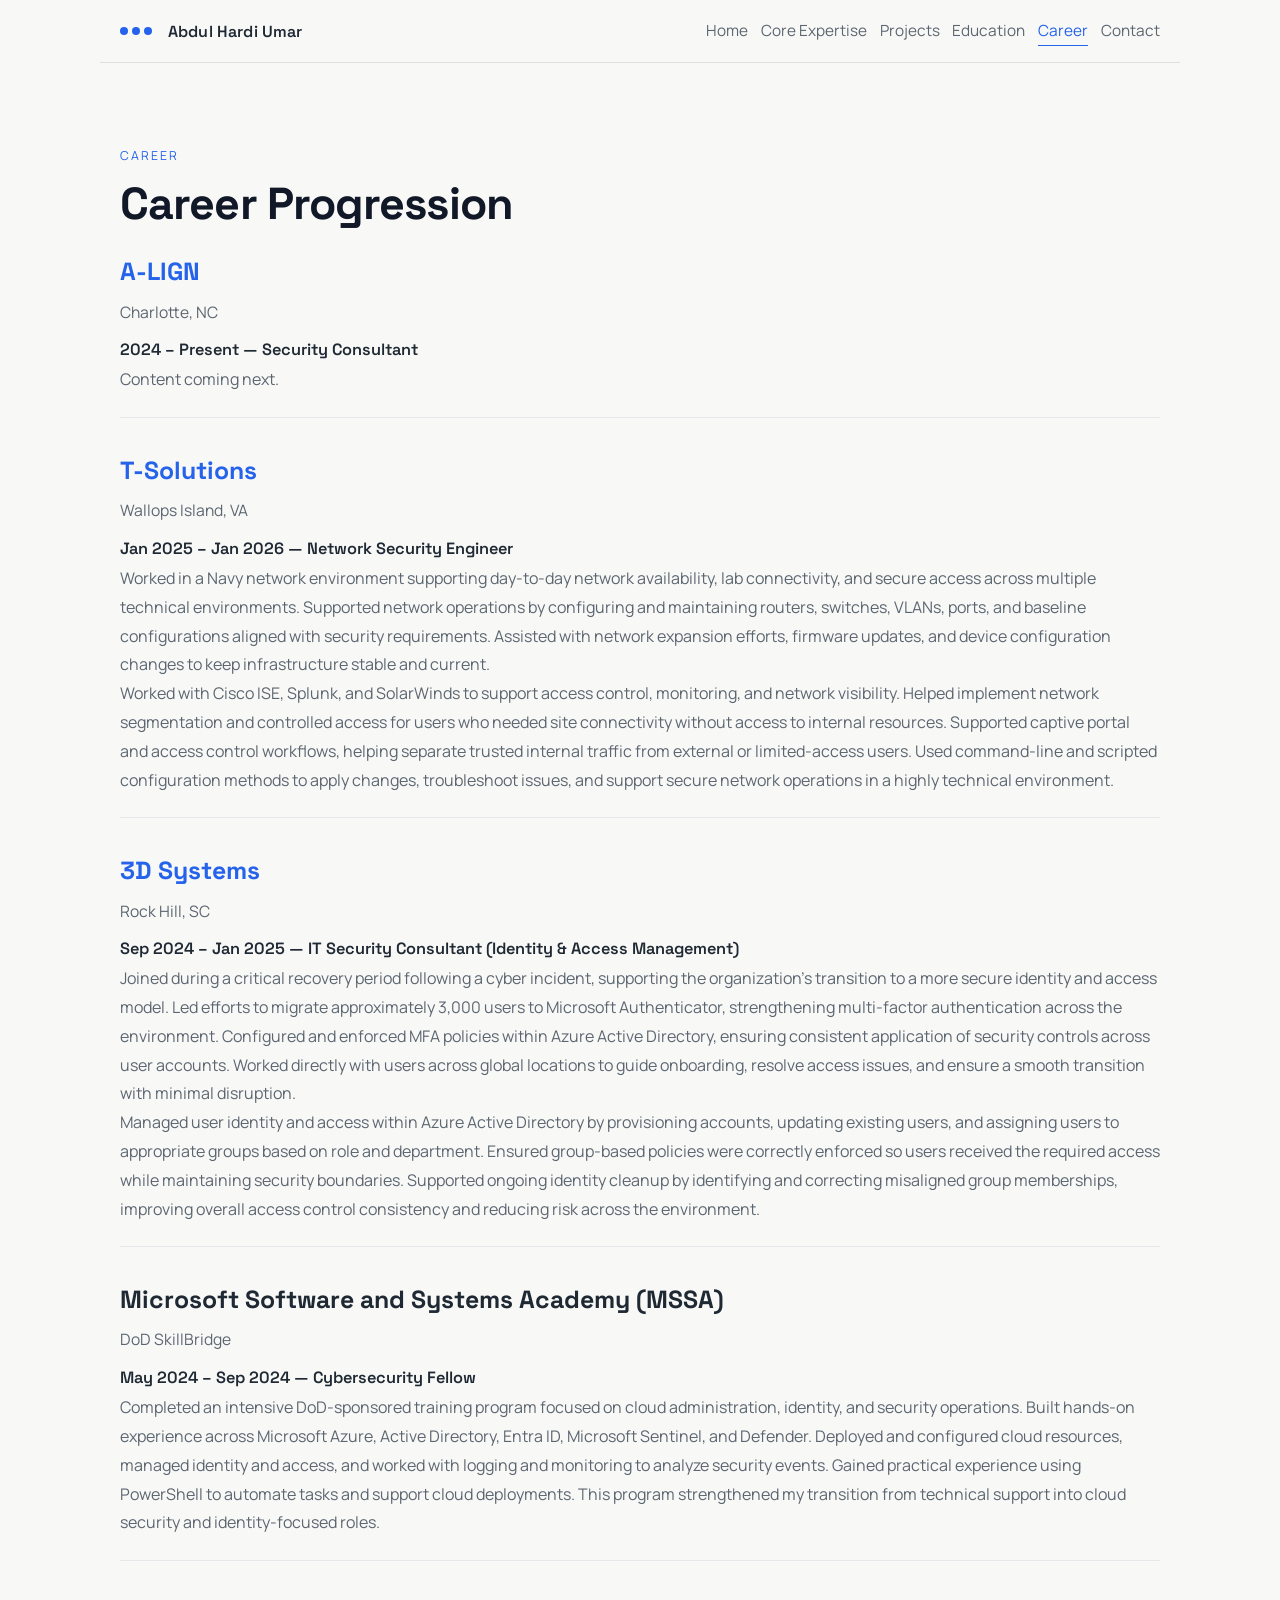
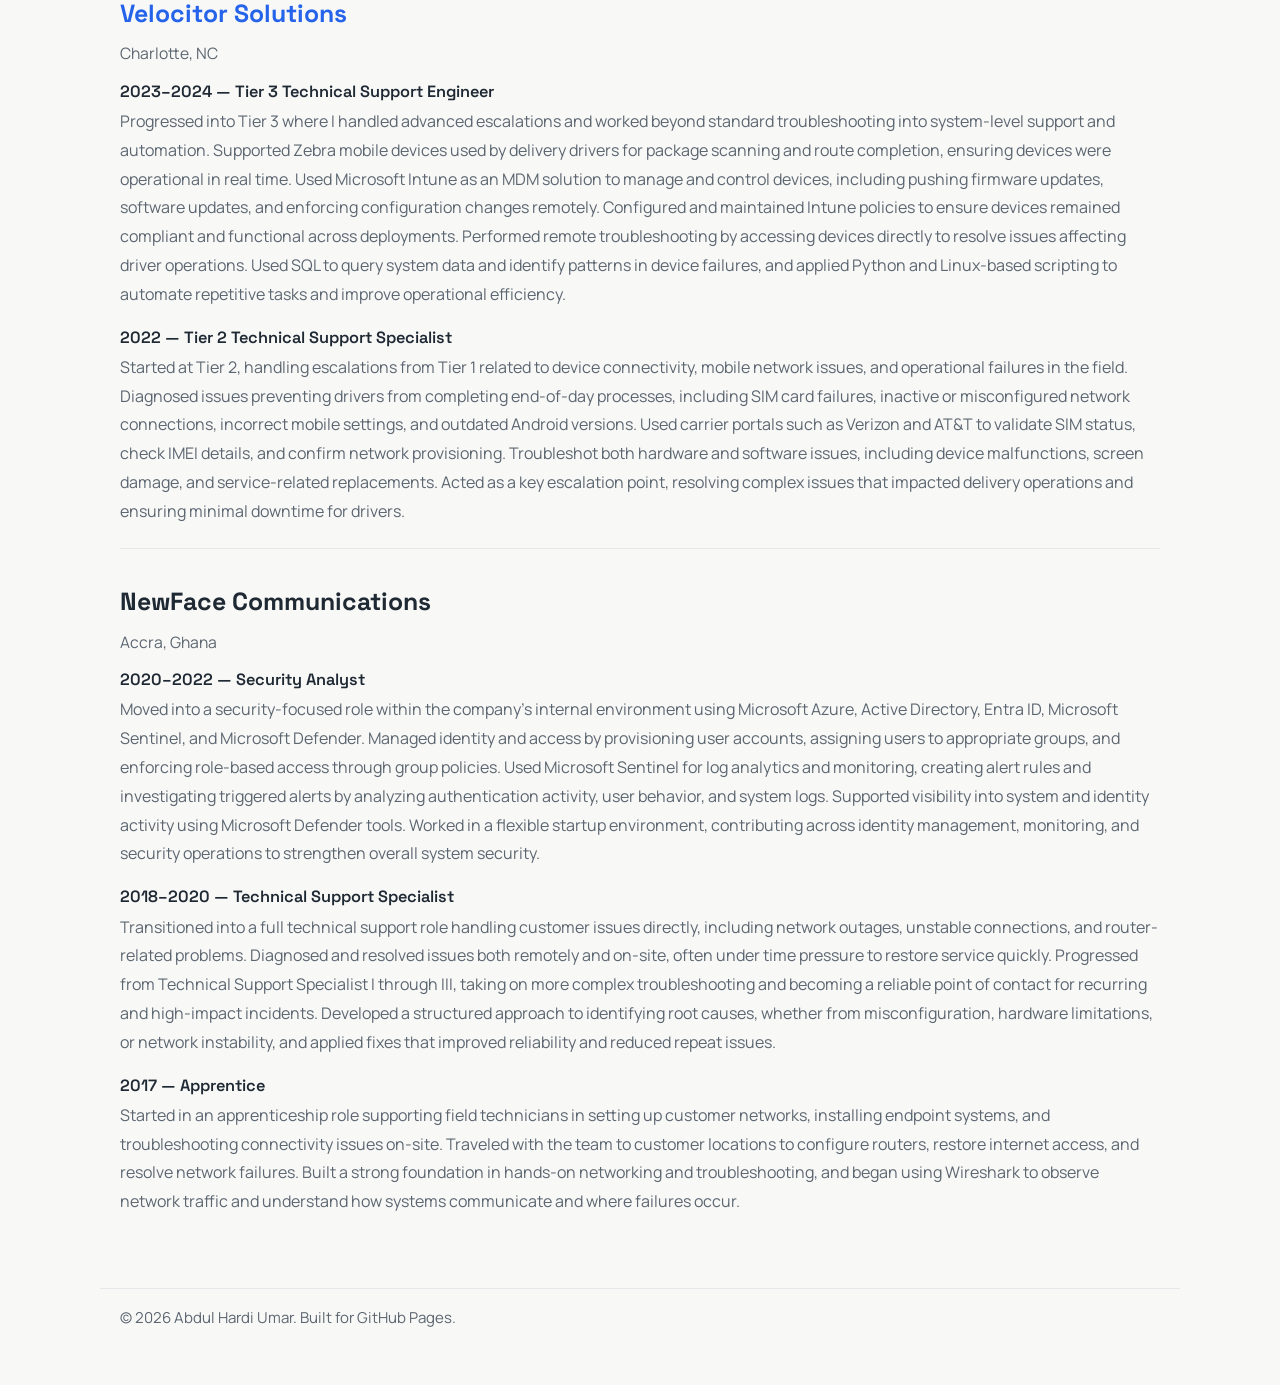
==== commit 3e341e5d: "update" ====
--- a/career.html
+++ b/career.html
@@ -53,8 +53,9 @@
             <p class="career-location">Wallops Island, VA</p>
           </div>
           <article class="career-role">
-            <h3>2023 – 2024 — Network / Systems Support</h3>
-            <p>Content coming next.</p>
+            <h3>Jan 2025 – Jan 2026 — Network Security Engineer</h3>
+            <p>Worked in a Navy network environment supporting day-to-day network availability, lab connectivity, and secure access across multiple technical environments. Supported network operations by configuring and maintaining routers, switches, VLANs, ports, and baseline configurations aligned with security requirements. Assisted with network expansion efforts, firmware updates, and device configuration changes to keep infrastructure stable and current.</p>
+            <p>Worked with Cisco ISE, Splunk, and SolarWinds to support access control, monitoring, and network visibility. Helped implement network segmentation and controlled access for users who needed site connectivity without access to internal resources. Supported captive portal and access control workflows, helping separate trusted internal traffic from external or limited-access users. Used command-line and scripted configuration methods to apply changes, troubleshoot issues, and support secure network operations in a highly technical environment.</p>
           </article>
         </section>
 
--- a/styles.css
+++ b/styles.css
@@ -588,6 +588,17 @@
   margin-bottom: 0.35rem;
 }
 
+.career-company-header h2 a {
+  color: var(--accent);
+  border-bottom: 1px solid transparent;
+}
+
+.career-company-header h2 a:hover,
+.career-company-header h2 a:focus-visible {
+  color: var(--accent-hover);
+  border-color: var(--accent-hover);
+}
+
 .career-location {
   color: var(--muted);
   font-size: 0.98rem;
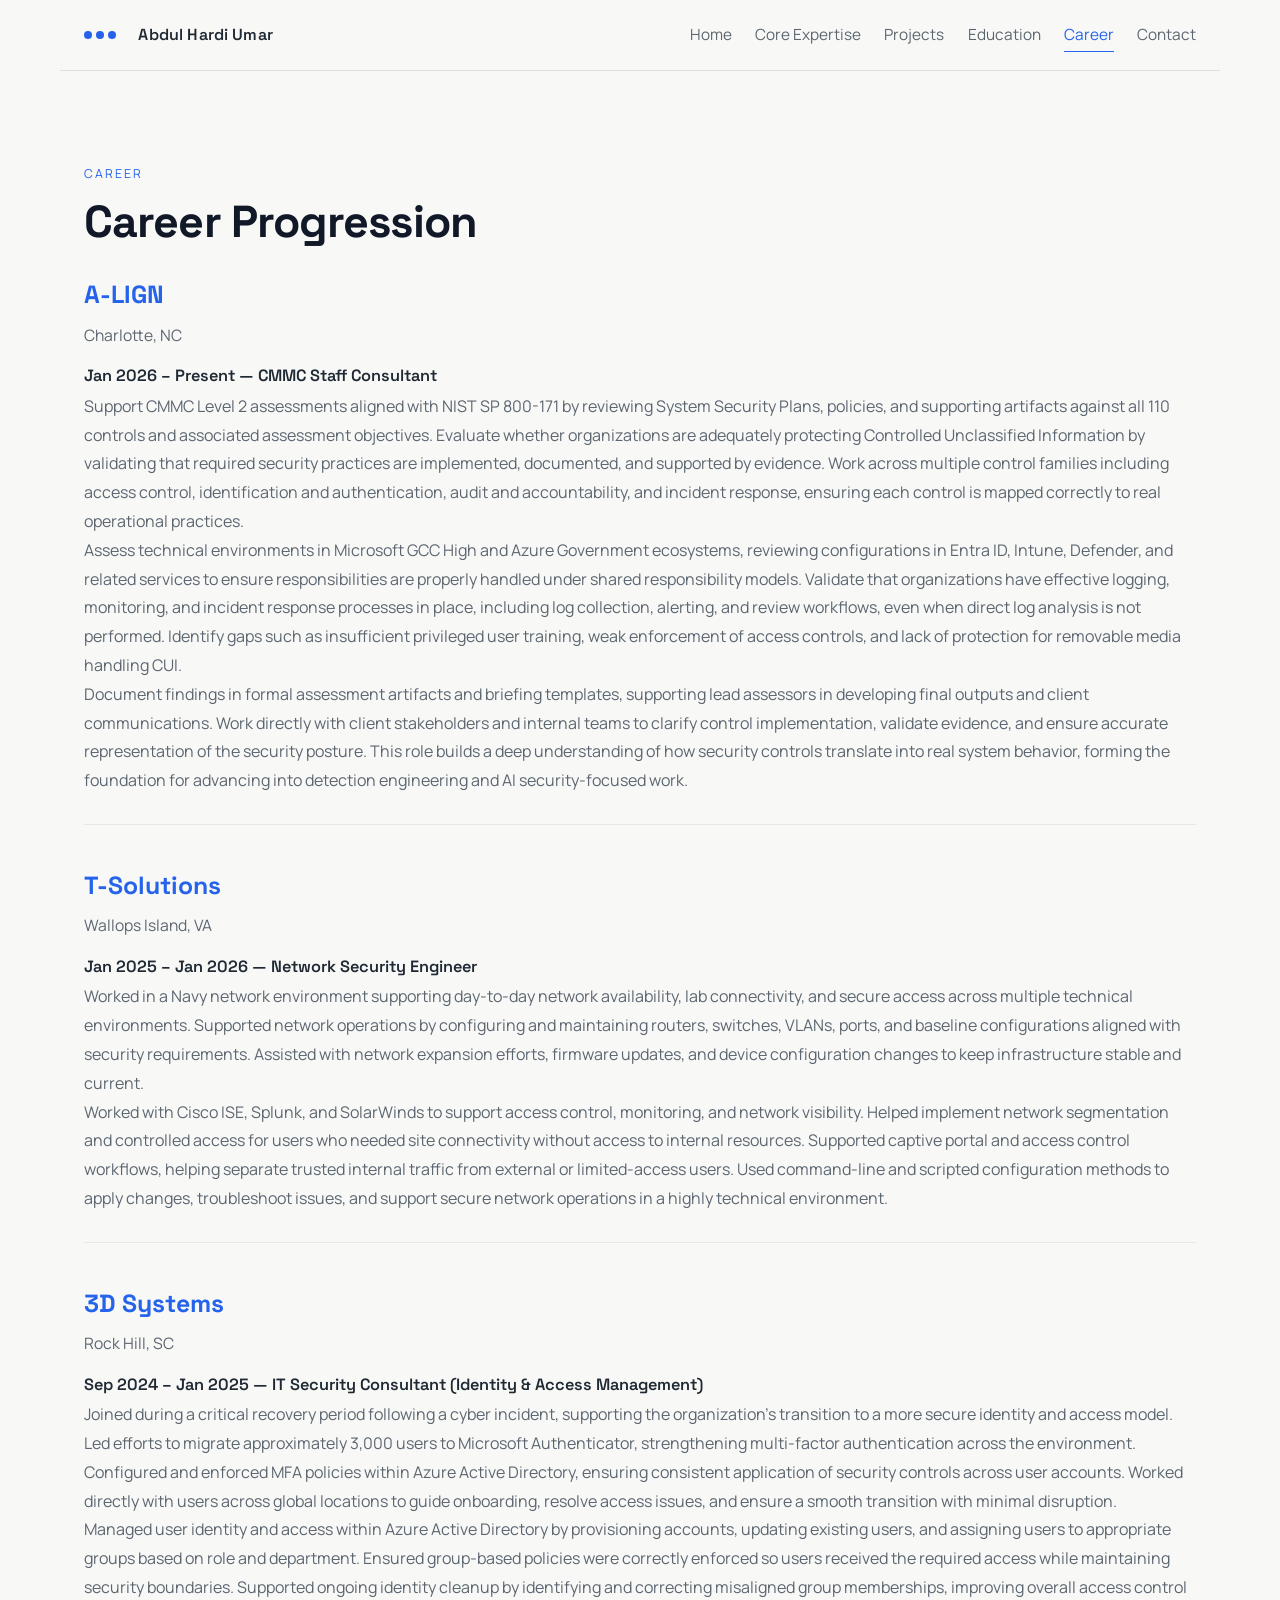
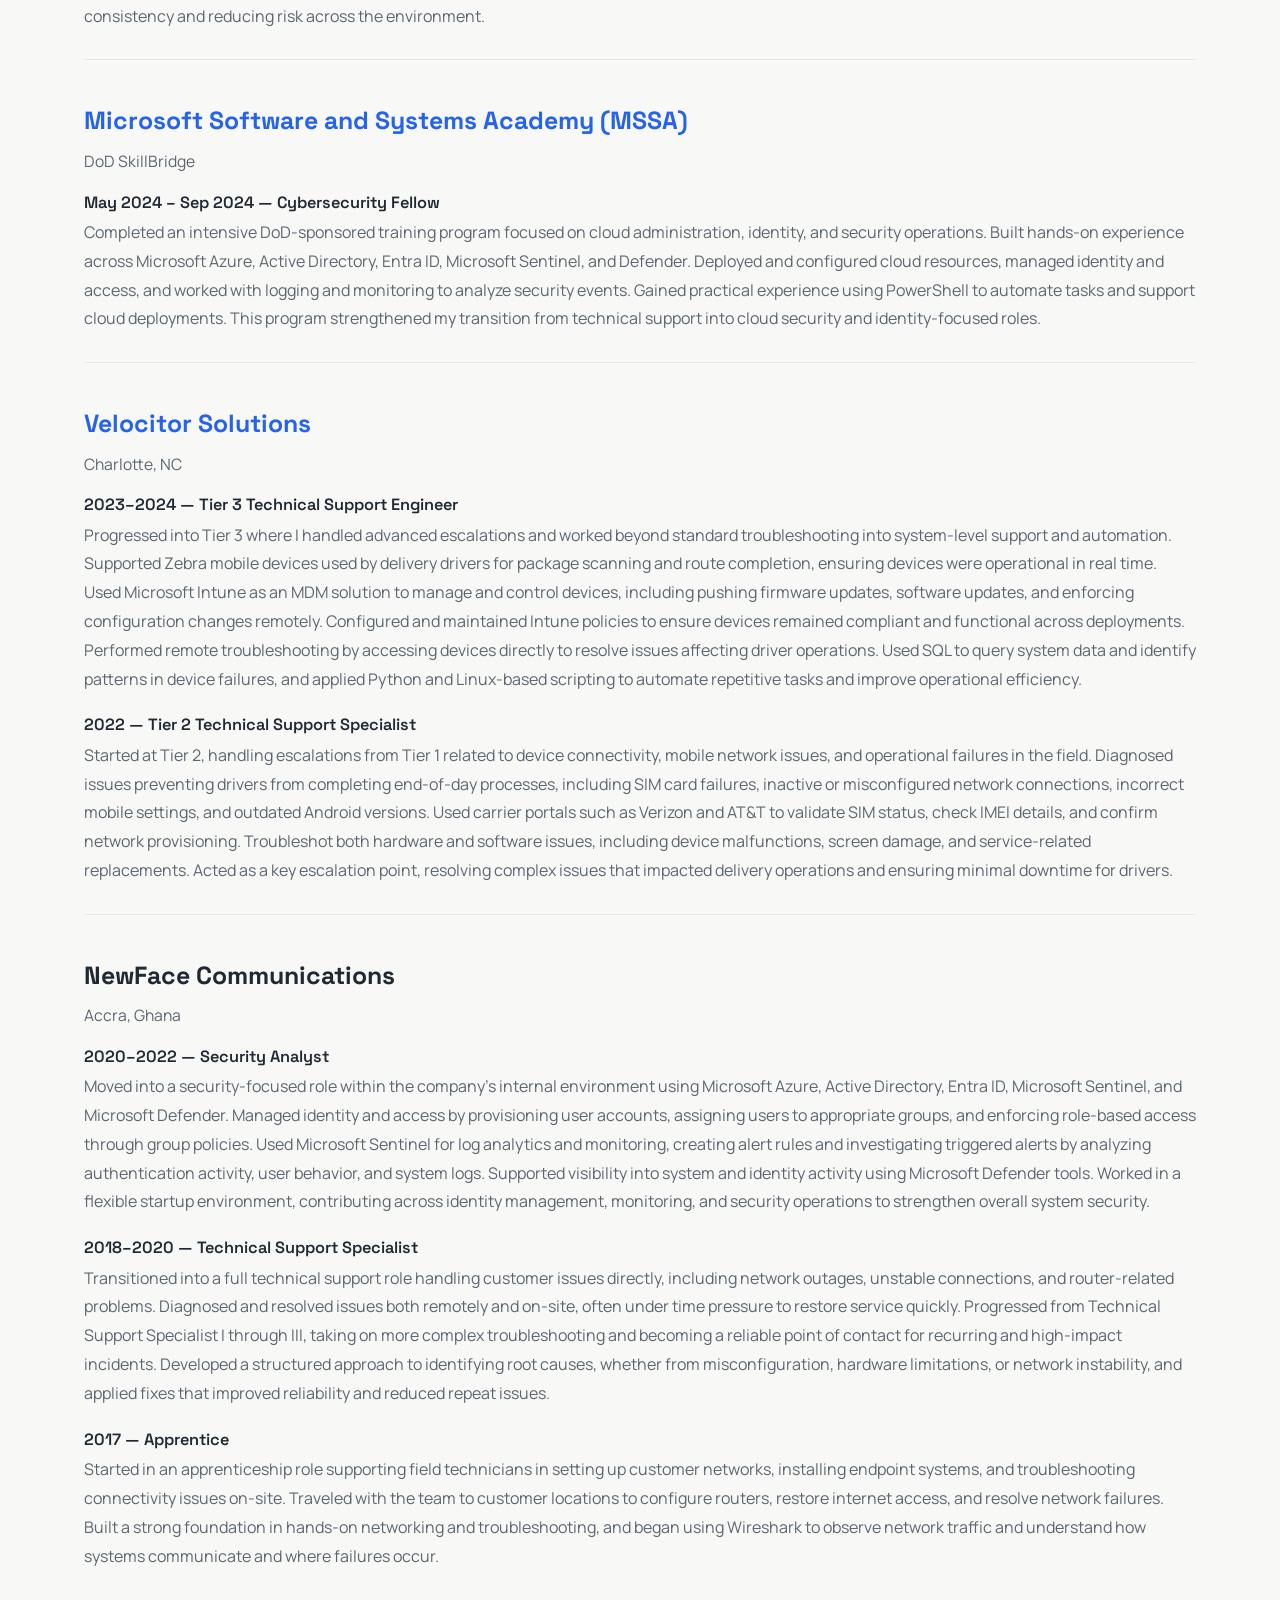
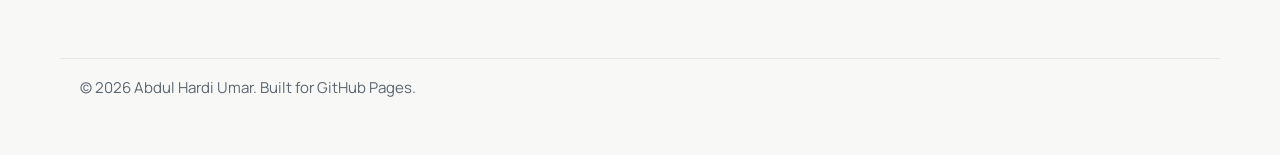
==== commit 65cde622: "update" ====
--- a/career.html
+++ b/career.html
@@ -42,8 +42,10 @@
             <p class="career-location">Charlotte, NC</p>
           </div>
           <article class="career-role">
-            <h3>2024 – Present — Security Consultant</h3>
-            <p>Content coming next.</p>
+            <h3>Jan 2026 – Present — CMMC Staff Consultant</h3>
+            <p>Support CMMC Level 2 assessments aligned with NIST SP 800-171 by reviewing System Security Plans, policies, and supporting artifacts against all 110 controls and associated assessment objectives. Evaluate whether organizations are adequately protecting Controlled Unclassified Information by validating that required security practices are implemented, documented, and supported by evidence. Work across multiple control families including access control, identification and authentication, audit and accountability, and incident response, ensuring each control is mapped correctly to real operational practices.</p>
+            <p>Assess technical environments in Microsoft GCC High and Azure Government ecosystems, reviewing configurations in Entra ID, Intune, Defender, and related services to ensure responsibilities are properly handled under shared responsibility models. Validate that organizations have effective logging, monitoring, and incident response processes in place, including log collection, alerting, and review workflows, even when direct log analysis is not performed. Identify gaps such as insufficient privileged user training, weak enforcement of access controls, and lack of protection for removable media handling CUI.</p>
+            <p>Document findings in formal assessment artifacts and briefing templates, supporting lead assessors in developing final outputs and client communications. Work directly with client stakeholders and internal teams to clarify control implementation, validate evidence, and ensure accurate representation of the security posture. This role builds a deep understanding of how security controls translate into real system behavior, forming the foundation for advancing into detection engineering and AI security-focused work.</p>
           </article>
         </section>
 
@@ -73,7 +75,7 @@
 
         <section class="career-company">
           <div class="career-company-header">
-            <h2>Microsoft Software and Systems Academy (MSSA)</h2>
+            <h2><a href="https://military.microsoft.com/mssa/" target="_blank" rel="noopener noreferrer">Microsoft Software and Systems Academy (MSSA)</a></h2>
             <p class="career-location">DoD SkillBridge</p>
           </div>
           <article class="career-role">
--- a/styles.css
+++ b/styles.css
@@ -13,7 +13,7 @@
   --radius-lg: 14px;
   --radius-md: 10px;
   --radius-sm: 8px;
-  --max: 1080px;
+  --max: 1160px;
 }
 
 * {
@@ -69,10 +69,10 @@
   display: flex;
   align-items: center;
   justify-content: space-between;
-  gap: 1rem;
+  gap: 1.4rem;
   max-width: var(--max);
   margin: 0 auto;
-  padding: 1rem 1.25rem;
+  padding: 1.15rem 1.5rem;
   background: rgba(248, 248, 247, 0.96);
   border-bottom: 1px solid rgba(221, 221, 218, 0.9);
 }
@@ -100,7 +100,7 @@
 .site-nav {
   display: flex;
   align-items: center;
-  gap: 0.8rem;
+  gap: 1.45rem;
   padding: 0;
   flex-wrap: wrap;
   justify-content: flex-end;
@@ -108,7 +108,7 @@
 
 .site-nav a {
   color: var(--muted);
-  padding: 0.25rem 0;
+  padding: 0.35rem 0;
   border-radius: 0;
   transition: color 0.24s ease, border-color 0.24s ease;
   border-bottom: 1px solid transparent;
@@ -144,7 +144,7 @@
 .section {
   max-width: var(--max);
   margin: 0 auto;
-  padding: 4.5rem 1.25rem;
+  padding: 5.5rem 1.5rem;
 }
 
 .page-shell {
@@ -152,7 +152,7 @@
 }
 
 .page-section {
-  padding-top: 5.25rem;
+  padding-top: 5.85rem;
 }
 
 .about-home {
@@ -160,8 +160,8 @@
 }
 
 .page-intro {
-  max-width: 54rem;
-  margin-bottom: 2rem;
+  max-width: 46rem;
+  margin-bottom: 2.35rem;
 }
 
 .page-subsection {
@@ -188,13 +188,13 @@
 .hero {
   display: grid;
   grid-template-columns: minmax(260px, 340px) minmax(0, 1.15fr);
-  gap: 4rem;
-  padding-top: 5.5rem;
+  gap: 5.25rem;
+  padding-top: 5.1rem;
   align-items: center;
 }
 
 .hero-home {
-  min-height: calc(100vh - 330px);
+  min-height: calc(100vh - 300px);
 }
 
 .hero-media {
@@ -239,7 +239,7 @@
 }
 
 h1 {
-  font-size: clamp(2.1rem, 3.6vw, 3rem);
+  font-size: clamp(2.15rem, 3.5vw, 3.05rem);
   max-width: none;
   letter-spacing: -0.02em;
   color: #111827;
@@ -269,17 +269,28 @@
 }
 
 .hero-role {
-  margin: 0.35rem 0 0;
-  font-size: 1rem;
+  margin: 0.18rem 0 0;
+  font-size: 0.98rem;
   line-height: 1.55;
   color: var(--muted);
   max-width: 44rem;
 }
 
 .hero-role-company {
-  margin-top: 1rem;
+  margin-top: 0;
   font-weight: 600;
   color: #374151;
+}
+
+.hero-subtitle {
+  margin-top: 0.9rem;
+  display: grid;
+  gap: 0.1rem;
+}
+
+.hero-text-intro {
+  max-width: 35rem;
+  margin-top: 1.5rem;
 }
 
 .cta-row,
@@ -292,7 +303,7 @@
 }
 
 .cta-row {
-  margin-top: 1.5rem;
+  margin-top: 1.8rem;
 }
 
 .hero-links {
@@ -370,7 +381,7 @@
 }
 
 .hero-copy {
-  max-width: 38rem;
+  max-width: 40rem;
 }
 
 .hero-copy h1 {
@@ -410,7 +421,7 @@
 }
 
 .about-home-copy {
-  max-width: 72rem;
+  max-width: 68rem;
 }
 
 .about-home-title {
@@ -566,11 +577,11 @@
 
 .career-stack {
   display: grid;
-  gap: 2.5rem;
+  gap: 3rem;
 }
 
 .career-company {
-  padding-bottom: 1.4rem;
+  padding-bottom: 1.8rem;
   border-bottom: 1px solid #e5e7eb;
 }
 
@@ -580,7 +591,7 @@
 }
 
 .career-company-header {
-  margin-bottom: 1.15rem;
+  margin-bottom: 1.35rem;
 }
 
 .career-company-header h2 {
@@ -605,7 +616,7 @@
 }
 
 .career-role {
-  margin-top: 1.25rem;
+  margin-top: 1.45rem;
 }
 
 .career-role:first-of-type {
@@ -853,7 +864,7 @@
     flex-direction: column;
     align-items: stretch;
     border-radius: 12px;
-    padding: 0.65rem;
+    padding: 0.8rem;
     border: 1px solid var(--line);
     background: #fff;
   }
@@ -867,12 +878,12 @@
   }
 
   .hero {
-    gap: 2rem;
-    padding-top: 4rem;
+    gap: 2.35rem;
+    padding-top: 4.25rem;
   }
 
   .page-section {
-    padding-top: 4rem;
+    padding-top: 4.6rem;
   }
 
   .about-home {
